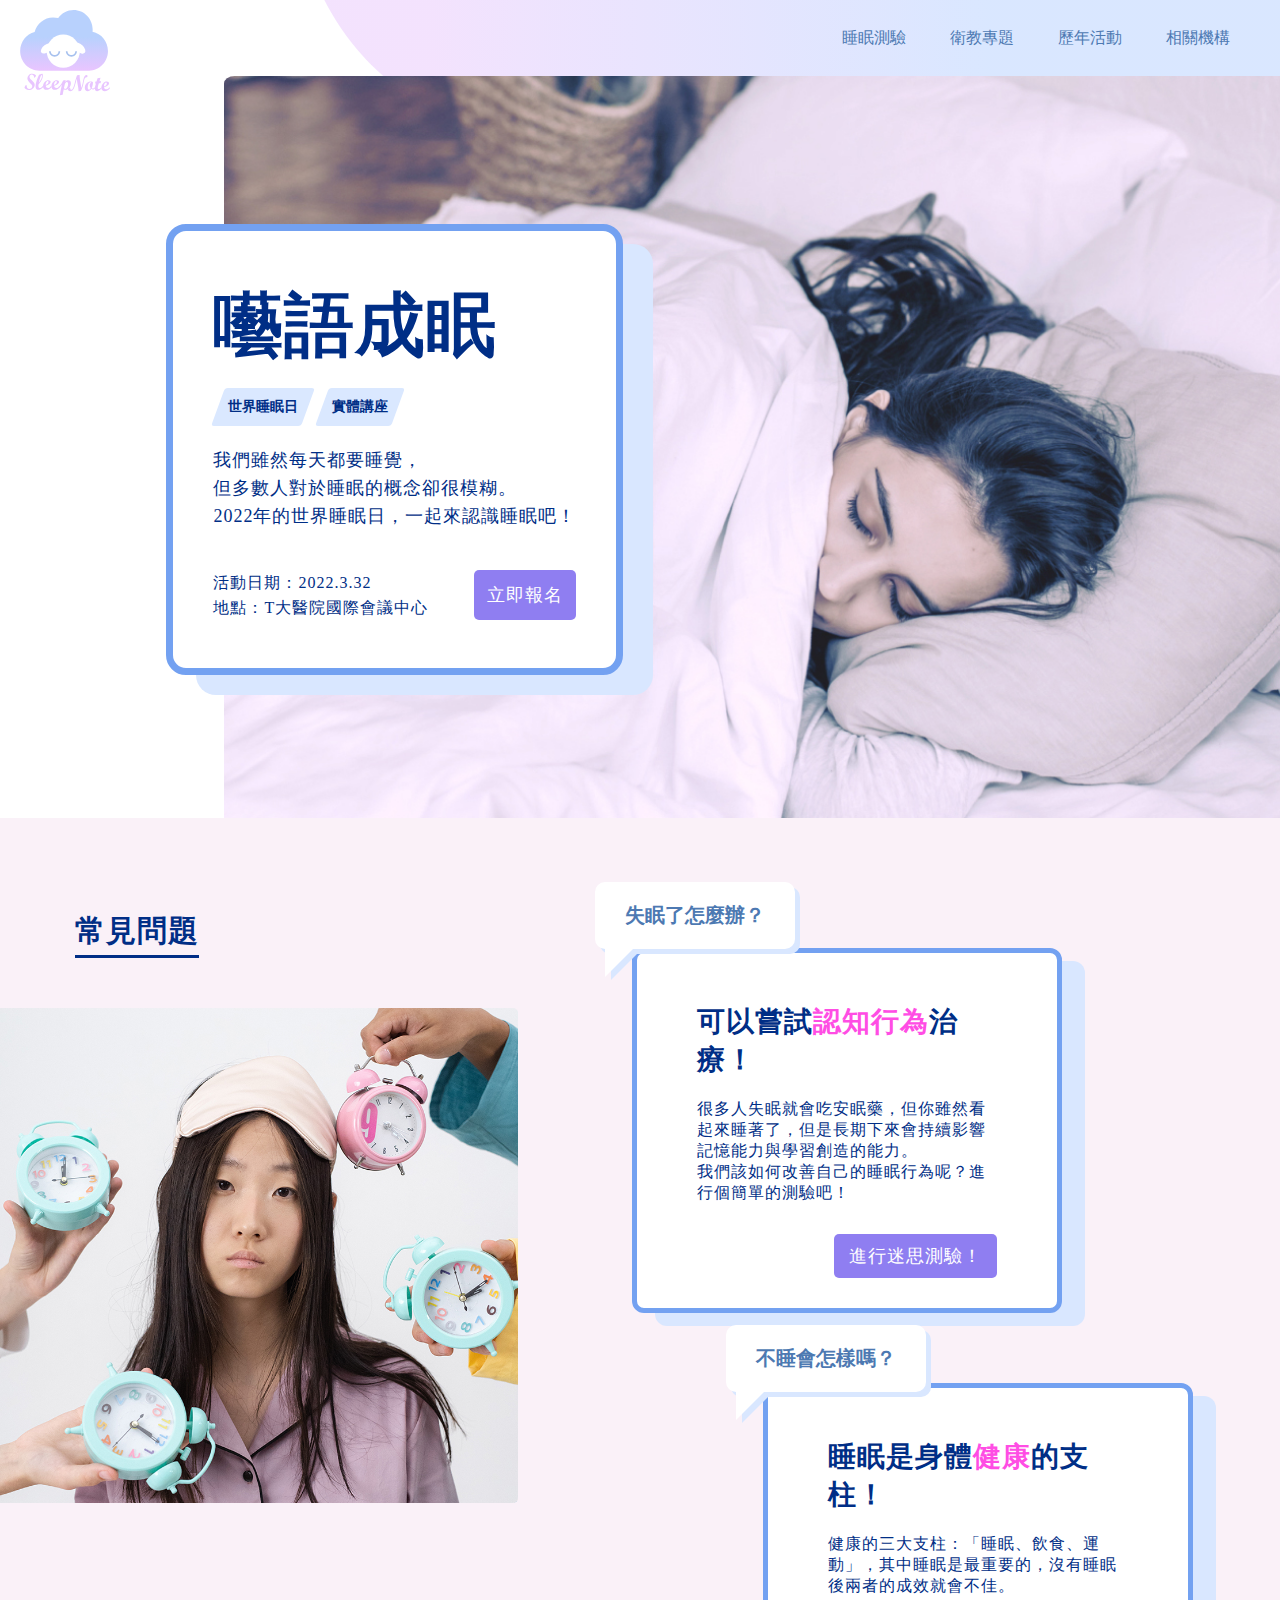
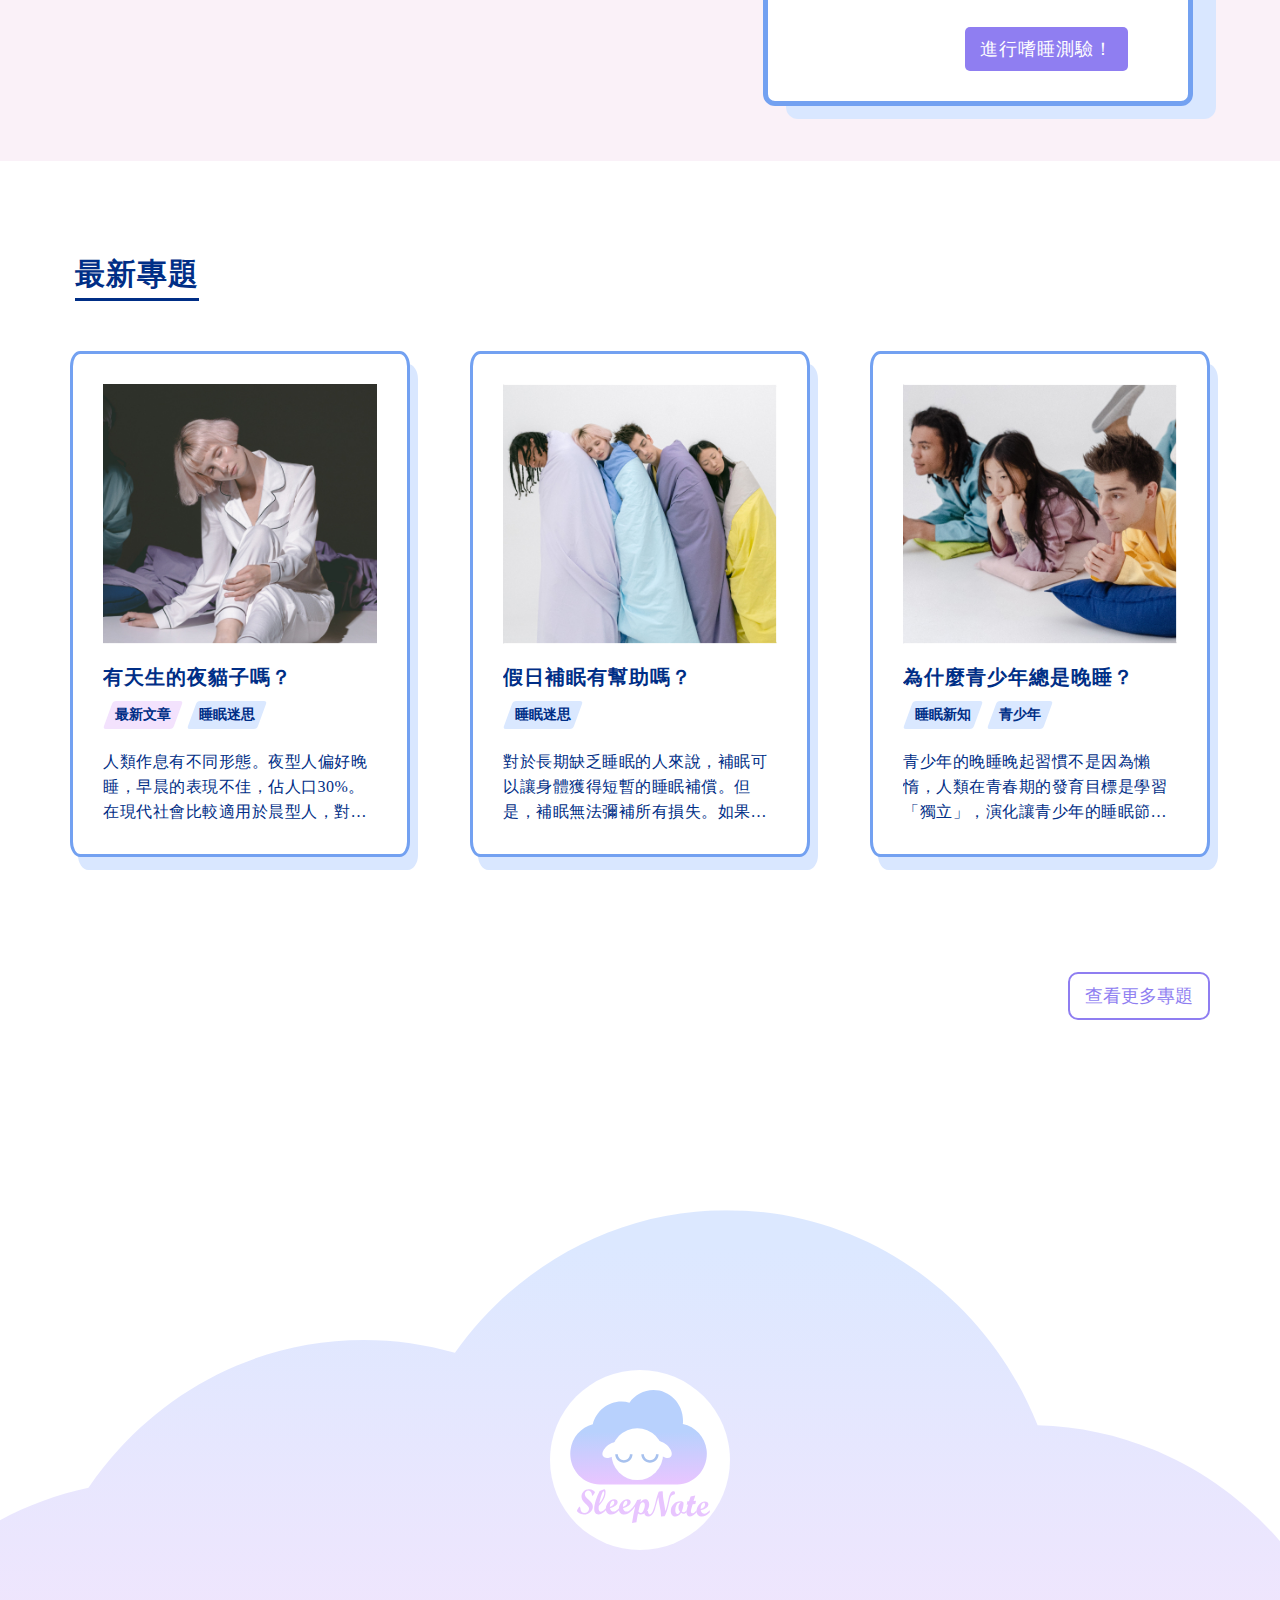
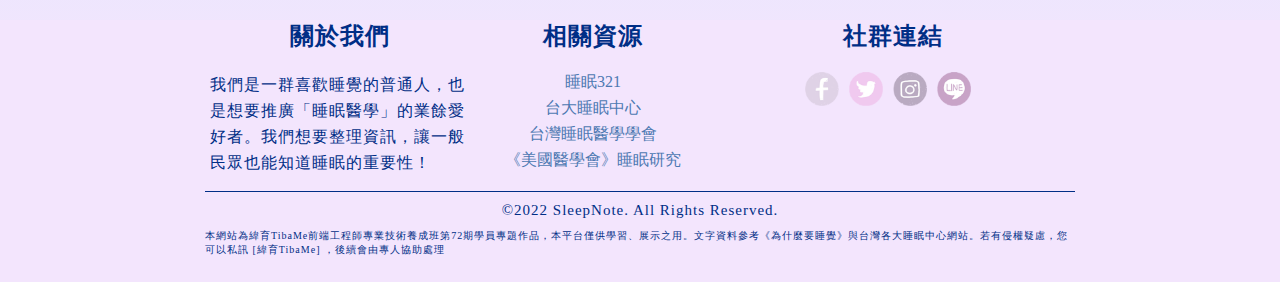
==== index.html @ 267c7071 "第一次上傳" ====
<!DOCTYPE html>
<html lang="en">
<head>
    <meta charset="UTF-8">
    <meta http-equiv="X-UA-Compatible" content="IE=edge">
    <meta name="viewport" content="width=device-width, initial-scale=1.0">
    <title>睡眠筆記 SleepNote</title>
    <link rel="stylesheet" href="css/common.css">
    <link rel="stylesheet" href="css/index.css">
</head>
<body>
    
    <main>

        <header>
            <h1>睡眠筆記 SleepNote</h1>
            <div class="header_wrap">
                <div class="main_logo">
                    <a href="index.html">
                        <img src="pic/logo.svg" alt="logo">
                    </a>
                </div>
        
                <nav class="main_nav">
                    <ul>
                        <li>
                            <a href="topic.html"><span>睡眠測驗</span></a>
                        </li>
                        <li>
                            <a href="papper.html"><span>衛教專題</span></a>
                        </li>
                        <li>
                            <a href="event.html"><span>歷年活動</span></a>
                        </li>
                        <li>
                            <a href="hostipal.html"><span>相關機構</span></a>
                        </li>
                    </ul>
                </nav>
            </div>
        </header>

        <section class="banner">
            <div class="pic">
                <img src="pic/index_banner_re.jpg" alt="logo">
            </div>
            <div class="banner_card">
                <h2>囈語成眠</h2>
                <div class="banner_tags tags">
                    <ul>
                        <li><span>世界睡眠日</span></li>
                        <li><span>實體講座</span></li>
                    </ul>
                </div>
                <div class="banner_txt">
                    <p>
                        我們雖然每天都要睡覺，<br>但多數人對於睡眠的概念卻很模糊。<br>2022年的世界睡眠日，一起來認識睡眠吧！
                    </p>
                </div>
                <div class="banner_info">
                    <div class="info_txt">
                        <p>
                            活動日期：2022.3.32<br>
                            地點：T大醫院國際會議中心
                        </p>
                    </div>
                    <a href="#">
                        <div class="signUp_link btn">
                            立即報名
                        </div>
                    </a>
                </div>
            </div>
        </section>
        
    </main>

    <section class="sub_section pink_bg">
        <div class="content_wrap">
            <div class="title">
                <h2>常見問題</h2>
            </div>
        </div>
        <div class="row">
            <div class="col-xl-5">
                <div class="topic_pic">
                    <img src="pic/index_topic_re2.jpg" alt="logo">
                </div>
            </div>
            <div class="topic_card_wrap col-xl-7">
                <div class="topic_card">
                    <span>失眠了怎麼辦？</span>
                    <div class="topic_card_content">
                        <h3>可以嘗試<span>認知行為</span>治療！</h3>
                        <p>
                            很多人失眠就會吃安眠藥，但你雖然看起來睡著了，但是長期下來會持續影響記憶能力與學習創造的能力。<br>
                            我們該如何改善自己的睡眠行為呢？進行個簡單的測驗吧！
                        </p>
                        <a href="#">
                            <div class="test_link btn">
                                進行迷思測驗！
                            </div>
                        </a>
                    </div>
                </div>
                <div class="topic_card">
                    <span>不睡會怎樣嗎？</span>
                    <div class="topic_card_content">
                        <h3>睡眠是身體<span>健康</span>的支柱！</h3>
                        <p>
                            健康的三大支柱：「睡眠、飲食、運動」，其中睡眠是最重要的，沒有睡眠後兩者的成效就會不佳。
                        </p>
                        <a href="Epworth.html">
                            <div class="test_link btn">
                                進行嗜睡測驗！
                            </div>
                        </a>
                    </div>
                </div>
            </div>
        </div>
    </section>

    <section class="sub_section">
        <div class="content_wrap">
            <div class="title">
                <h2>最新專題</h2>
            </div>

            <div class="grid_row">
                <div class="col-xl-4">
                    <a href="nightOwl.html">
                        <div class="grid_card">
                            <div class="card_content">
                                <div class="pic">
                                    <img src="pic/papper1.jpg" alt="夜貓子">
                                </div>
                                <h3>有天生的夜貓子嗎？</h3>
                                <div class="grid_tags tags">
                                    <ul>
                                        <li class="tag_new">
                                            <span>最新文章</span>
                                        </li>
                                        <li>
                                            <span>睡眠迷思</span>
                                        </li>
                                    </ul>
                                </div>
                                <div class="grid_txt">
                                    <p>
                                        人類作息有不同形態。夜型人偏好晚睡，早晨的表現不佳，佔人口30%。在現代社會比較適用於晨型人，對夜貓子就很不公平了。
                                    </p>
                                </div>
                            </div>
                        </div>
                    </a>
                </div>
                <div class="col-xl-4">
                    <a href="#">
                        <div class="grid_card">
                            <div class="card_content">
                                <div class="pic">
                                    <img src="pic/papper2.jpg" alt="假日補眠">
                                </div>
                                <h3>假日補眠有幫助嗎？</h3>
                                <div class="grid_tags tags">
                                    <ul>
                                        <li><span>睡眠迷思</span></li>
                                    </ul>
                                </div>
                                <div class="grid_txt">
                                    <p>
                                        對於長期缺乏睡眠的人來說，補眠可以讓身體獲得短暫的睡眠補償。但是，補眠無法彌補所有損失。如果當天沒有即時處理......
                                    </p>
                                </div>
                            </div>
                        </div>
                    </a>
                </div>
                <div class="col-xl-4">
                    <a href="javascript:">
                        <div class="grid_card">
                            <div class="card_content">
                                <div class="pic">
                                    <img src="pic/papper3.jpg" alt="青少年">
                                </div>
                                <h3>為什麼青少年總是晚睡？</h3>
                                <div class="grid_tags tags">
                                    <ul>
                                        <li><span>睡眠新知</span></li>
                                        <li><span>青少年</span></li>
                                    </ul>
                                </div>
                                <div class="grid_txt">
                                    <p>
                                        青少年的晚睡晚起習慣不是因為懶惰，人類在青春期的發育目標是學習「獨立」，演化讓青少年的睡眠節律往後延......
                                    </p>
                                </div>
                            </div>
                        </div>
                    </a>
                </div>
                <a href="papper.html" class="papper_link">
                    <div class="papper_link_btn">
                        查看更多專題
                    </div>
                </a>
            </div>
        </div>
    </section>

    <footer>
        <a href="index.html">
            <div class="footer_logo">
                    <img src="pic/logo.svg" alt="logo">
            </div>
        </a>
        <div class="footer_wrap">
            <div class="footer_info">
                <div class="row">
                    <div class="col-xl-4">
                        <div class="footer_card">
                            <h2>關於我們</h2>
                            <p>
                                我們是一群喜歡睡覺的普通人，也是想要推廣「睡眠醫學」的業餘愛好者。我們想要整理資訊，讓一般民眾也能知道睡眠的重要性！
                            </p>
                        </div>
                    </div>
                    <div class="col-xl-4">
                        <div class="footer_card">
                            <h2>相關資源</h2>
                            <a href="http://sleep321.com.tw/">睡眠321</a>
                            <a href="https://www.ntuh.gov.tw/SLP/Index.action">台大睡眠中心</a>
                            <a href="http://www.tssm.org.tw/">台灣睡眠醫學學會</a>
                            <a href="https://jamanetwork.com/journals/jamainternalmedicine/fullarticle/2788694?guestAccessKey=e27b8930-7934-4ae2-8a27-c34062f2a947&utm_source=For_The_Media&utm_medium=referral&utm_campaign=ftm_links&utm_content=tfl&utm_term=020722">《美國醫學會》睡眠研究</a>

                        </div>
                    </div>
                    <div class="col-xl-4">
                        <div class="footer_card">
                            <h2>社群連結</h2>
                            <div class="icon_wrap">
                                <a href="#">
                                    <div class="sns_icon">
                                        <img src="pic/footer_fb.png" alt="fb_link">
                                    </div>
                                </a>
                                <a href="#">
                                    <div class="sns_icon">
                                        <img src="pic/footer_twitter.png" alt="twitter_link">
                                    </div>
                                </a>
                                <a href="#">
                                    <div class="sns_icon">
                                        <img src="pic/footer_ig.png" alt="iglink">
                                    </div>
                                </a>
                                <a href="#">
                                    <div class="sns_icon">
                                        <img src="pic/footer_line.png" alt="line_link">
                                    </div>
                                </a>
                            </div>
                        </div>
                    </div>
                    <div class="col-12">
                        <div class="copyRight">
                            <p>
                                ©2022 SleepNote. All Rights Reserved.
                            </p>
                        </div>
                        <div class="copyRight">
                            <p>
                                本網站為緯育TibaMe前端工程師專業技術養成班第72期學員專題作品，本平台僅供學習、展示之用。文字資料參考《為什麼要睡覺》與台灣各大睡眠中心網站。若有侵權疑慮，您可以私訊 [緯育TibaMe] ，後續會由專人協助處理
                            </p>
                        </div>
                    </div>
                </div>
            </div>
        </div>
    </footer>

    
</body>
</html>
---- css/common.css ----
/* ----------common---------- */
*{
    margin: 0;
    padding: 0;
}

.pink_bg{
    background-color: #FAF1F8;
}

.sub_section{
    padding:50px 0px;
}

.content_wrap{
    max-width: 1200px;
    margin: auto;
    padding-top: 40px;
}

.title{
    margin:0px 20px;
    display: inline-block;
    padding: 3px 0px;
    box-sizing: border-box;
    border-bottom: 3.5px solid #002E86;
    margin-bottom: 50px;
    margin-left: 35px;
    font-size: 20px;
}

h1,h2,h3,h4,p{
    color: #002E86;
    letter-spacing: 1px;
}

h2 span,h3 span{
    color: #ff4de4;
}

a{
    color: #4D79B2;
    list-style: none;
    text-decoration: none;
    transition: 0.2s;
}

a:hover{
    color: #73A1F1;
}

ul li{
    display: inline-block;
}

img{
    width: 100%;
    vertical-align: bottom;
}

.banner_txt p{
    font-size: 18px;
    line-height: 28px;
}

.banner_tags{
    margin-bottom: 20px;
}

.banner_tags ul li{
    padding: 10px;
}

.tags ul li{
    margin: 0px 5px;
    position: relative;
    font-size: 14px;
    font-weight: bold;
    color: #002E86;
}

.tags ul li span{
    position: relative;
    color: #002E86;
}

.tags ul li span:hover{
    color: #002E86;
}

.tags ul li::before{
    content: '';
    position: absolute;
    width: 100%;
    height: 100%;
    top: 0;
    left: 0; 
    box-sizing: border-box;
    background-color: #DAE8FF;
    border-radius: 3px;
    transform: skew(-20deg);
}

.tags ul .tag_new::before{
    background-color: #F3E2FD;
}

.btn{
    color: #fff;
    letter-spacing: 1px;
    background-color: #8F7EF1;
    border-radius: 5px;
    transition: 0.3s;
}

.btn:hover{
    cursor: pointer;
    background-color: #ff4de4;
}

.breadCrumbs{
    margin-bottom: 30px;
}

.breadCrumbs ul li{
    position: relative;
    font-size: 16px;
    font-weight: bold;
    color: #002E86;
}

.breadCrumbs ul li a,.breadCrumbs ul li span{
    padding: 5px;
    background-color:#D9E7FF;
}

.breadCrumbs ul li::after{
    content: '〉';
    width: 1px;
    height: 1px;
    margin: 0 10px;
    font-size: 8px;
}

.breadCrumbs ul li:last-child:after{
    display: none;
}

/* ----------header---------- */
main{
    width: 100%;
    background-image: url(../pic/nav_bg.svg);
    background-repeat: no-repeat;
    background-position: 100% 0%;
}

header{
    position: relative;
}

h1{
    position: absolute;
    top: 20px;
    left: -1000px;
}

.header_wrap{
    margin: auto;
    padding: 8px 30px;
    display: flex;
    justify-content: flex-end;
}

.main_logo{
    width: 90px;
    height: 90px;
    position: absolute;
    top: 10px;
    left: 20px;
    filter: brightness(1);
    transition: 0.2s;
}

.main_logo:hover{
    filter: brightness(1.05);
}

.main_nav ul li{
    padding:0px 20px;
    box-sizing: border-box;
    line-height: 60px;
    position: relative;
}

/* ----------footer---------- */

footer{
    position: relative;
    margin-top: 50px;
    padding-top: 500px;
    background-image: url(../pic/footer_bg.svg);
    background-repeat: no-repeat;
    background-position: -180px 0px;
    background-size: 120% 100%;
}

.footer_logo{
    width: 180px;
    height: 180px;
    padding: 20px;
    box-sizing: border-box;
    position: absolute;
    top: 250px;
    left: 0;
    right: 0;
    margin: auto;
    background: #fff;
    border-radius: 50%;
    filter: brightness(1);
    transition: 0.2s;
}

.footer_logo:hover{
    filter: brightness(1.05);
}

.footer_wrap{
    background-color: #F3E5FD;
}

.footer_info{
    max-width: 900px;
    margin: auto;
}

.footer_info h2{
    text-align: center;
    margin-bottom: 20px;
}


.footer_card{
    display: flex;
    flex-direction: column;
    align-items: center;
}

.footer_card p{
    padding-left: 5px;
    line-height: 26px;
}

.footer_card a{
    padding-bottom: 5px;
}

.icon_wrap{
    display: flex;
}

.sns_icon{
    width: 34px;
    height: 34px;
    margin-right: 10px;
}

.sns_icon:hover img{
    filter: brightness(105%);
}

.copyRight p{
    font-size: 10px;
    margin-bottom: 10px;
}

.copyRight:first-child p{
    padding-top: 10px;
    text-align: center;
    font-size: 15px;
    border-top: 1px solid #002E86;
}

/* ----------grid---------- */
.container{
    max-width: 1200px;
    margin: auto;
    padding-left: 15px;
    padding-right: 15px;
    box-sizing: border-box;
}

.row{
    display: flex;
    flex-wrap: wrap;
    padding-left: -15px;
    padding-right: -15px;
}

.item{
    box-sizing: border-box;
}

[class*="col-"]{
    padding-left: 15px; 
    padding-right: 15px; 
    padding-bottom: 15px;
    box-sizing: border-box;
}

.col-1{ width: 8.333333%;}
.col-2{ width: 16.666666%;}
.col-3{ width: 25%;}
.col-4{ width: 33.333333%;}
.col-5{ width: 41.666666%;}
.col-6{ width: 50%;}
.col-7{ width: 58.333333%;}
.col-8{ width: 66.666666%;}
.col-9{ width: 75%;}
.col-10{ width: 83.333333%;}
.col-11{ width: 91.666666%;}
.col-12{ width: 100%;}

@media screen and (min-width:768px){
    .col-md-1{ width: 8.333333%;}
    .col-md-2{ width: 16.666666%;}
    .col-md-3{ width: 25%;}
    .col-md-4{ width: 33.333333%;}
    .col-md-5{ width: 41.666666%;}
    .col-md-6{ width: 50%;}
    .col-md-7{ width: 58.333333%;}
    .col-md-8{ width: 66.666666%;}
    .col-md-9{ width: 75%;}
    .col-md-10{ width: 83.333333%;}
    .col-md-11{ width: 91.666666%;}
    .col-md-12{ width: 100%;}
}

@media screen and (min-width:992px){
    .col-lg-1{ width: 8.333333%;}
    .col-lg-2{ width: 16.666666%;}
    .col-lg-3{ width: 25%;}
    .col-lg-4{ width: 33.333333%;}
    .col-lg-5{ width: 41.666666%;}
    .col-lg-6{ width: 50%;}
    .col-lg-7{ width: 58.333333%;}
    .col-lg-8{ width: 66.666666%;}
    .col-lg-9{ width: 75%;}
    .col-lg-10{ width: 83.333333%;}
    .col-lg-11{ width: 91.666666%;}
    .col-lg-12{ width: 100%;}
}

@media screen and (min-width:1200px){
    .col-xl-1{ width: 8.333333%;}
    .col-xl-2{ width: 16.666666%;}
    .col-xl-3{ width: 25%;}
    .col-xl-4{ width: 33.333333%;}
    .col-xl-5{ width: 41.666666%;}
    .col-xl-6{ width: 50%;}
    .col-xl-7{ width: 58.333333%;}
    .col-xl-8{ width: 66.666666%;}
    .col-xl-9{ width: 75%;}
    .col-xl-10{ width: 83.333333%;}
    .col-xl-11{ width: 91.666666%;}
    .col-xl-12{ width: 100%;}
}

[class*="row-cols"] > .col{
    box-sizing: border-box;
    padding-left: 15px;
    padding-right: 15px;
    margin-bottom: 30px;
}

.row-cols-1 > .col{ width: 100%;}
.row-cols-2 > .col{ width: 50%;}
.row-cols-3 > .col{ width: 33.333333%;}
.row-cols-4 > .col{ width: 25;}
.row-cols-5 > .col{ width: 20%;}
.row-cols-6 > .col{ width: 16.666666%;}

@media screen and (min-width:768px){
    .row-cols-md-1 > .col{ width: 100%;}
    .row-cols-md-2 > .col{ width: 50%;}
    .row-cols-md-3 > .col{ width: 33.333333%;}
    .row-cols-md-4 > .col{ width: 25;}
    .row-cols-md-5 > .col{ width: 20%;}
    .row-cols-md-6 > .col{ width: 16.666666%;}
}

@media screen and (min-width:992px){
    .row-cols-lg-1 > .col{ width: 100%;}
    .row-cols-lg-2 > .col{ width: 50%;}
    .row-cols-lg-3 > .col{ width: 33.333333%;}
    .row-cols-lg-4 > .col{ width: 25;}
    .row-cols-lg-5 > .col{ width: 20%;}
    .row-cols-lg-6 > .col{ width: 16.666666%;}
}

@media screen and (min-width:1200px){
    .row-cols-xl-1 > .col{ width: 100%;}
    .row-cols-xl-2 > .col{ width: 50%;}
    .row-cols-xl-3 > .col{ width: 33.333333%;}
    .row-cols-xl-4 > .col{ width: 25;}
    .row-cols-xl-5 > .col{ width: 20%;}
    .row-cols-xl-6 > .col{ width: 16.666666%;}
}


.grid_row{
    display: flex;
    flex-wrap: wrap;
}

.col-xl-4{
    display: flex;
}

.col-xl-4 a{
    flex-grow: 1;
    display: flex;
}

.grid_card{
    margin: 0px 15px;
    margin-bottom: 70px;
    padding: 30px;
    box-sizing: border-box;
    position: relative;
    bottom:0px;
    right: 0px;
    background-color: #fff;
    border: 3px solid #73A1F1;
    border-radius: 3%;
    box-shadow: 8px 13px 0px #D9E7FF;
    transition: .3s;
    flex-grow: 1;
    }

.grid_card:hover{
    bottom:3px;
    right: 3px;
    box-shadow: 15px 18px 0px #D9E7FF;
}
    
.card_content h3{
    display: inline-block;
    font-size: 20px;
    margin: 20px 0px 10px;
    overflow: hidden;
    text-overflow: ellipsis;
    display: -webkit-box;
    -webkit-line-clamp: 1;
            line-clamp: 1; 
    -webkit-box-orient: vertical;
}

.grid_tags{
    padding-bottom: 20px;
}

.grid_tags ul li{
    padding: 5px 7px;
}

.grid_txt p{
    letter-spacing: 0.5px;
    line-height: 25px;
    overflow: hidden;
    display: -webkit-box;
    -webkit-box-orient: vertical;
    -webkit-line-clamp: 3;
}

.grid_pages{
    display: flex;
    justify-content: center;
    gap: 20px;
}

.page{
    padding: 5px;
    color: #002E86;
}

.page:nth-child(1){
    font-weight: bold;
}

.page:hover{
    cursor: pointer;
    color: #4D79B2;
}
---- css/index.css ----
/* ----------banner---------- */
.banner{
    position: relative;
}

.banner .pic{
    max-width: 1056px;
    position: relative;
    right: 0px;
    margin-left: auto;
}

.banner .pic img{
    border-radius: 1% 0% 0% 0%;
}

.banner_card{
    max-width: 500px;
    padding: 3rem 40px;
    box-sizing: border-box;
    position: absolute;
    top:20%;
    left:13%;
    background-color: #fff;
    border: 7px solid #73A1F1;
    border-radius: 20px;
    box-shadow: 30px 20px 0px #D9E7FF;
}

.banner h2{
    font-size: 70px;
    padding-bottom: 15px;
}

.banner_txt{
    margin-bottom: 40px;
}

.banner_info{
    display: flex;
    justify-content: space-between;
    align-items: center;
}

.info_txt p{
    font-size: 16px;
    line-height: 25px;
}

.banner_info a{
    color: #fff;
}

.signUp_link{
    padding: 13px;
    font-size: 18px;
    position: relative;
}

.signUp_link::after{
    content: '';
    width: 10px;
    height: 10px;
    right: 13px;
    top: 19px;
    position: absolute;
    border-right: 3px solid #fff;
    border-bottom: 3px solid #fff;
    transform: rotate(-45deg);
    opacity: 0;
    transition: 0.3s;
}

.signUp_link:hover{
    padding-right:30px;
}

.signUp_link:hover.signUp_link::after{
    opacity: 1;
}

/* ----------topic---------- */

.topic_pic{
    margin-left: -15px;
}

.topic_pic img{
    border-radius: 0% 1% 1% 0%;
}

.topic_card_wrap{
    display: flex;
    flex-direction: column;
    align-items: center;
    justify-content: space-around;
}

.topic_card{
    width: 60%;
    padding: 50px 60px 30px 60px;
    box-sizing: border-box;
    background-color: #fff;
    border: 5px solid #73A1F1;
    border-radius: 12px;
    box-shadow: 23px 13px 0px #D9E7FF;
    position: relative;
}

.topic_card:first-child{
    bottom: 60px;
    left: -60px;
}

.topic_card:last-child{
    top:10px;
    left: 10%;
}

.topic_card_content{
    display: flex;
    flex-direction: column;
}

.topic_card h3{
    font-size: 28px;
    padding-bottom: 20px;
}

.topic_card p{
    padding-bottom: 30px;
}

.topic_card a{
    align-self: flex-end;
    color: #fff;
}

.topic_card > span{
    display: inline-block;
    padding:20px 30px;
    position: absolute;
    top: -20%;
    left: -10%;
    font-size: 20px;
    font-weight: bold;
    color: #4D79B2;
    border-radius: 10px;
    box-shadow: 5px 5px 0px #D9E7FF;
    background: #fff;
}

.topic_card > span::after{
    content: '';
    width: 0px;
    height: 0px;   
    display: block;
    position: absolute;
    top:65px;
    left:10px;
    border-top: 30px solid #fff;
    border-right: 30px solid transparent;
}

.topic_card > span::before{
    content: '';
    width: 0px;
    height: 0px;   
    display: block;
    position: absolute;
    top:68px;
    left:16px;
    border-top: 30px solid #D9E7FF;
    border-right: 30px solid transparent;
}

.test_link{
    display: inline-block;
    padding: 10px 15px;
    font-size: 18px;
}

/* ----------papper---------- */
.papper_link{
    margin-top: 30px;
    margin-right: 30px;
    margin-left:auto;
    color: #8F7EF1;
}

.papper_link_btn{
    padding: 10px 15px;
    font-size: 18px;
    background-color: #fff;
    border: 2px solid #8F7EF1;
    border-radius: 10px;
    transition: 0.3s;
}

.papper_link_btn:hover{
    color:#fff;
    background-color: #8F7EF1;
}
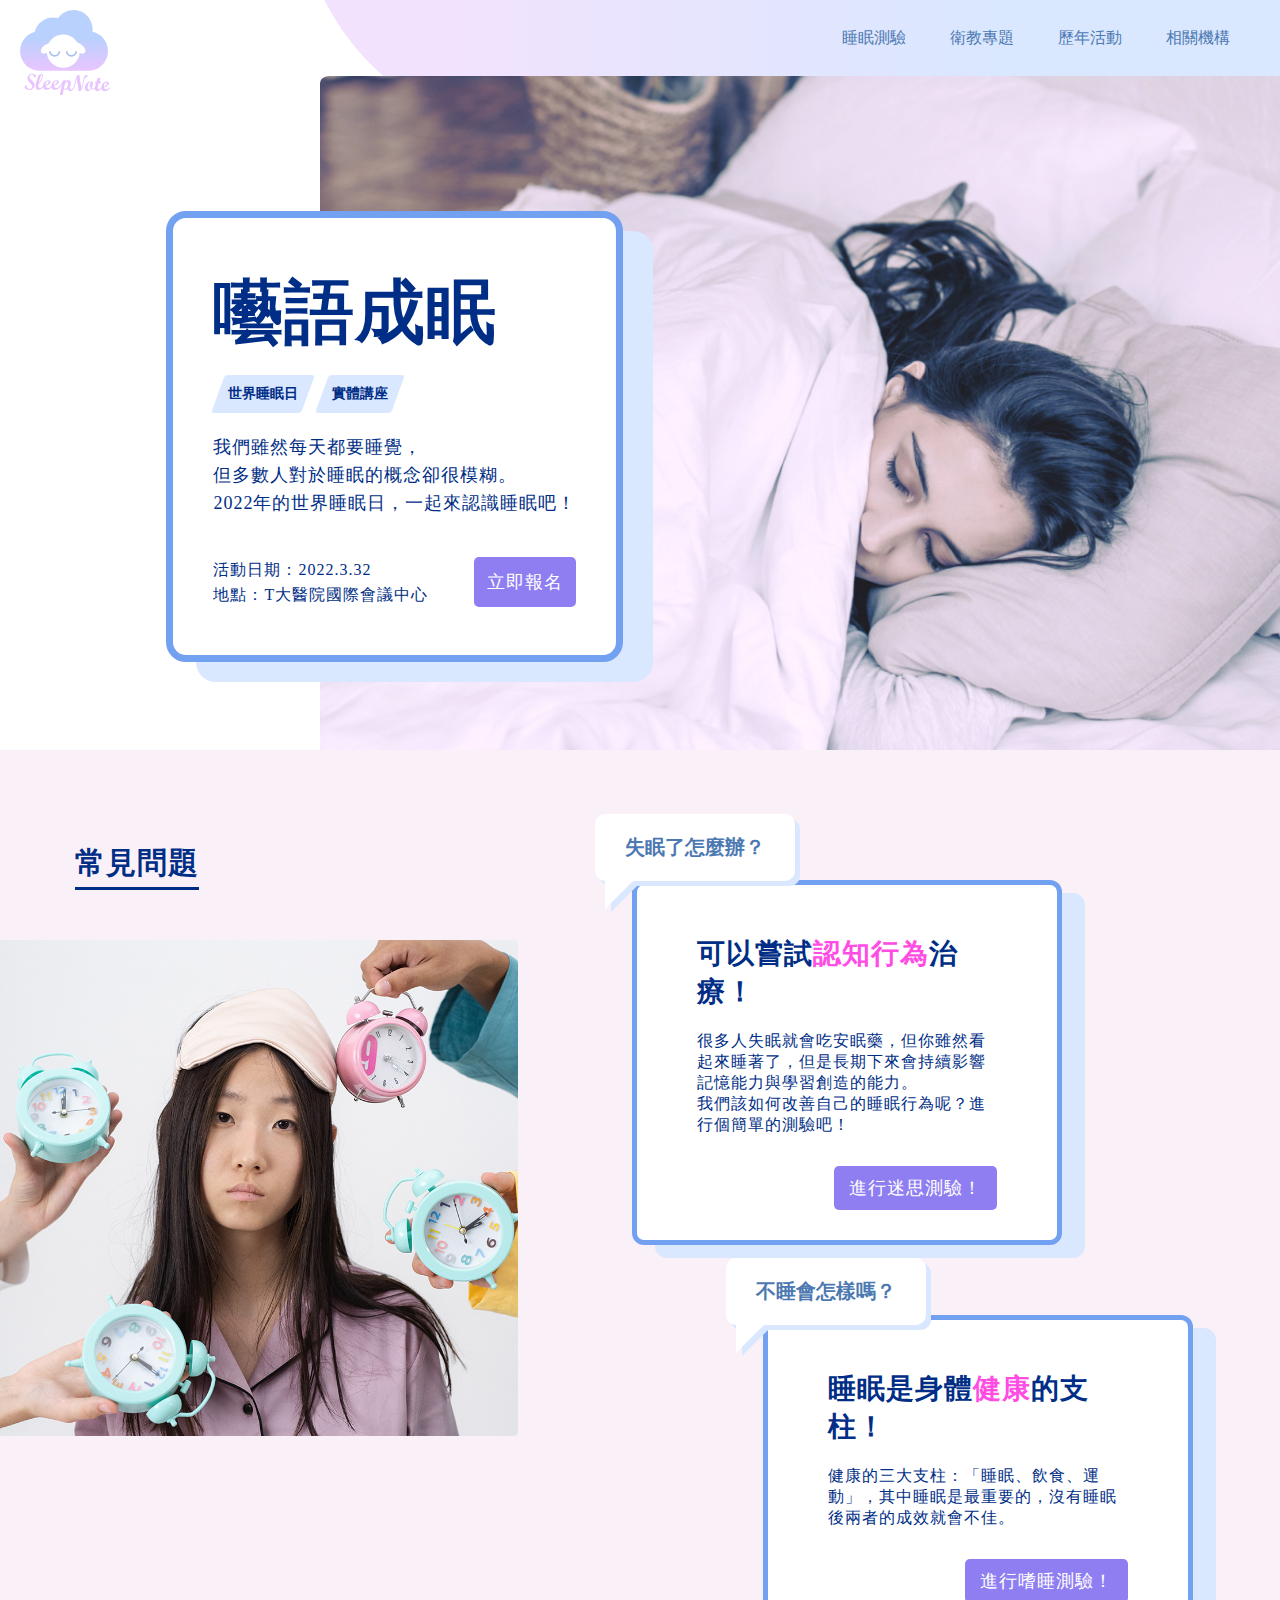
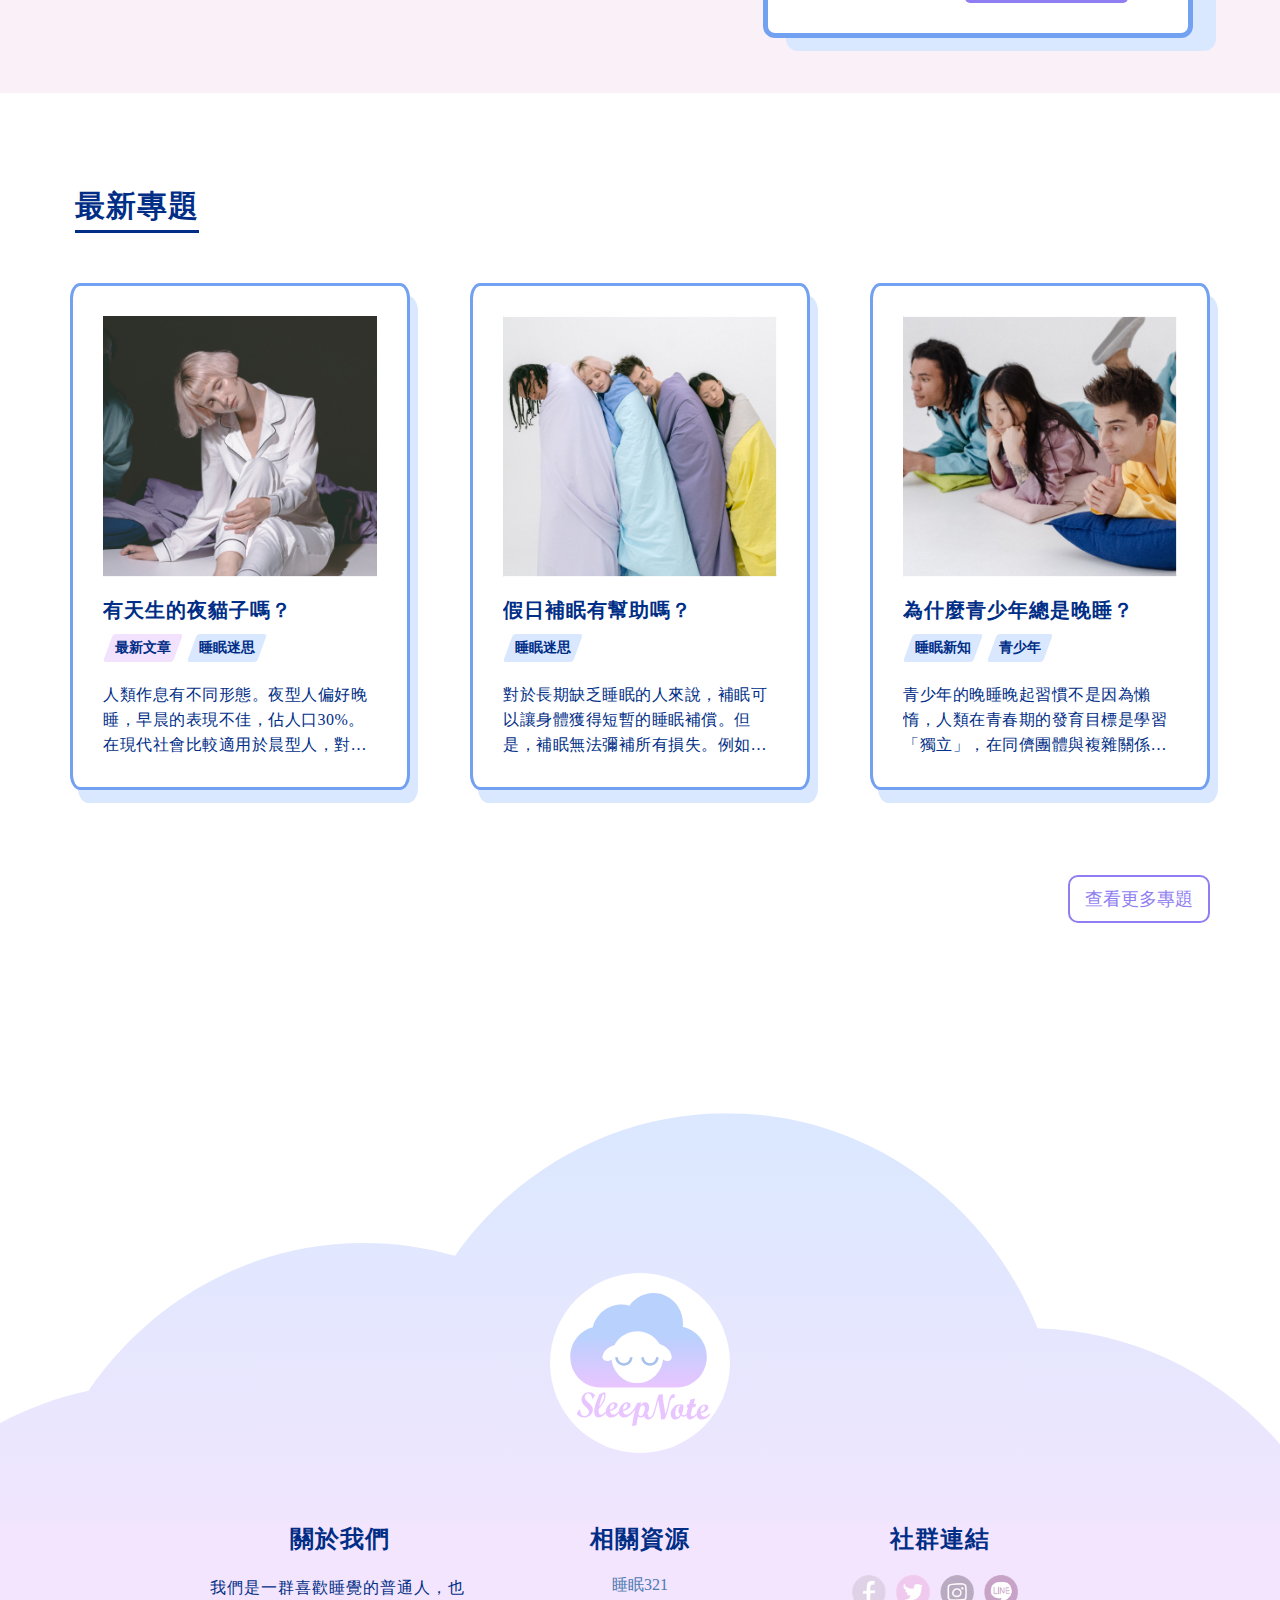
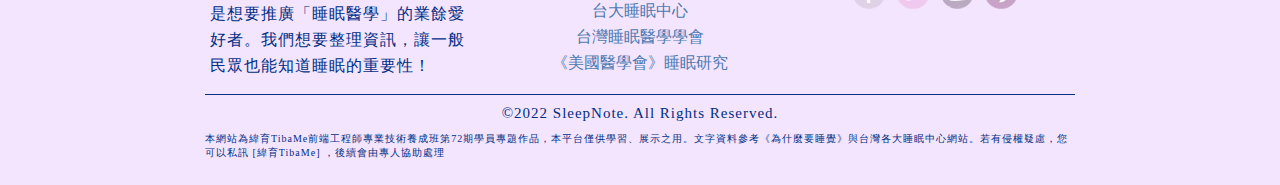
==== commit 3043a727: "0405_upload" ====
--- a/index.html
+++ b/index.html
@@ -170,7 +170,7 @@
                                 </div>
                                 <div class="grid_txt">
                                     <p>
-                                        對於長期缺乏睡眠的人來說，補眠可以讓身體獲得短暫的睡眠補償。但是，補眠無法彌補所有損失。如果當天沒有即時處理......
+                                        對於長期缺乏睡眠的人來說，補眠可以讓身體獲得短暫的睡眠補償。但是，補眠無法彌補所有損失。例如，非快速動眼睡眠原本要鞏固記憶的功能，當天損失之後的記憶就永遠失去了，怎麼補也回不來。快速動眼睡眠用於整合的新資訊與記憶，如果當天沒有即時處理，日後一樣無法彌補。
                                     </p>
                                 </div>
                             </div>
@@ -193,7 +193,7 @@
                                 </div>
                                 <div class="grid_txt">
                                     <p>
-                                        青少年的晚睡晚起習慣不是因為懶惰，人類在青春期的發育目標是學習「獨立」，演化讓青少年的睡眠節律往後延......
+                                        青少年的晚睡晚起習慣不是因為懶惰，人類在青春期的發育目標是學習「獨立」，在同儕團體與複雜關係中找到自己的路。自然的演化，讓青少年的睡眠節律往後延，刻意跟父母錯開。此時父母在夜間10點就想睡，但青少年卻還滿腦清醒。
                                     </p>
                                 </div>
                             </div>
--- a/css/common.css
+++ b/css/common.css
@@ -19,7 +19,6 @@
 }
 
 .title{
-    margin:0px 20px;
     display: inline-block;
     padding: 3px 0px;
     box-sizing: border-box;
@@ -34,7 +33,7 @@
     letter-spacing: 1px;
 }
 
-h2 span,h3 span{
+h2 span,h3 span,p span{
     color: #ff4de4;
 }
 
@@ -110,7 +109,7 @@
     letter-spacing: 1px;
     background-color: #8F7EF1;
     border-radius: 5px;
-    transition: 0.3s;
+    transition: 0.2s;
 }
 
 .btn:hover{
@@ -412,12 +411,7 @@
     flex-wrap: wrap;
 }
 
-.col-xl-4{
-    display: flex;
-}
-
 .col-xl-4 a{
-    flex-grow: 1;
     display: flex;
 }
 
@@ -432,6 +426,7 @@
     background-color: #fff;
     border: 3px solid #73A1F1;
     border-radius: 3%;
+    overflow: hidden;
     box-shadow: 8px 13px 0px #D9E7FF;
     transition: .3s;
     flex-grow: 1;
--- a/css/index.css
+++ b/css/index.css
@@ -5,7 +5,7 @@
 }
 
 .banner .pic{
-    max-width: 1056px;
+    width: 75%;
     position: relative;
     right: 0px;
     margin-left: auto;
@@ -183,7 +183,6 @@
 
 /* ----------papper---------- */
 .papper_link{
-    margin-top: 30px;
     margin-right: 30px;
     margin-left:auto;
     color: #8F7EF1;
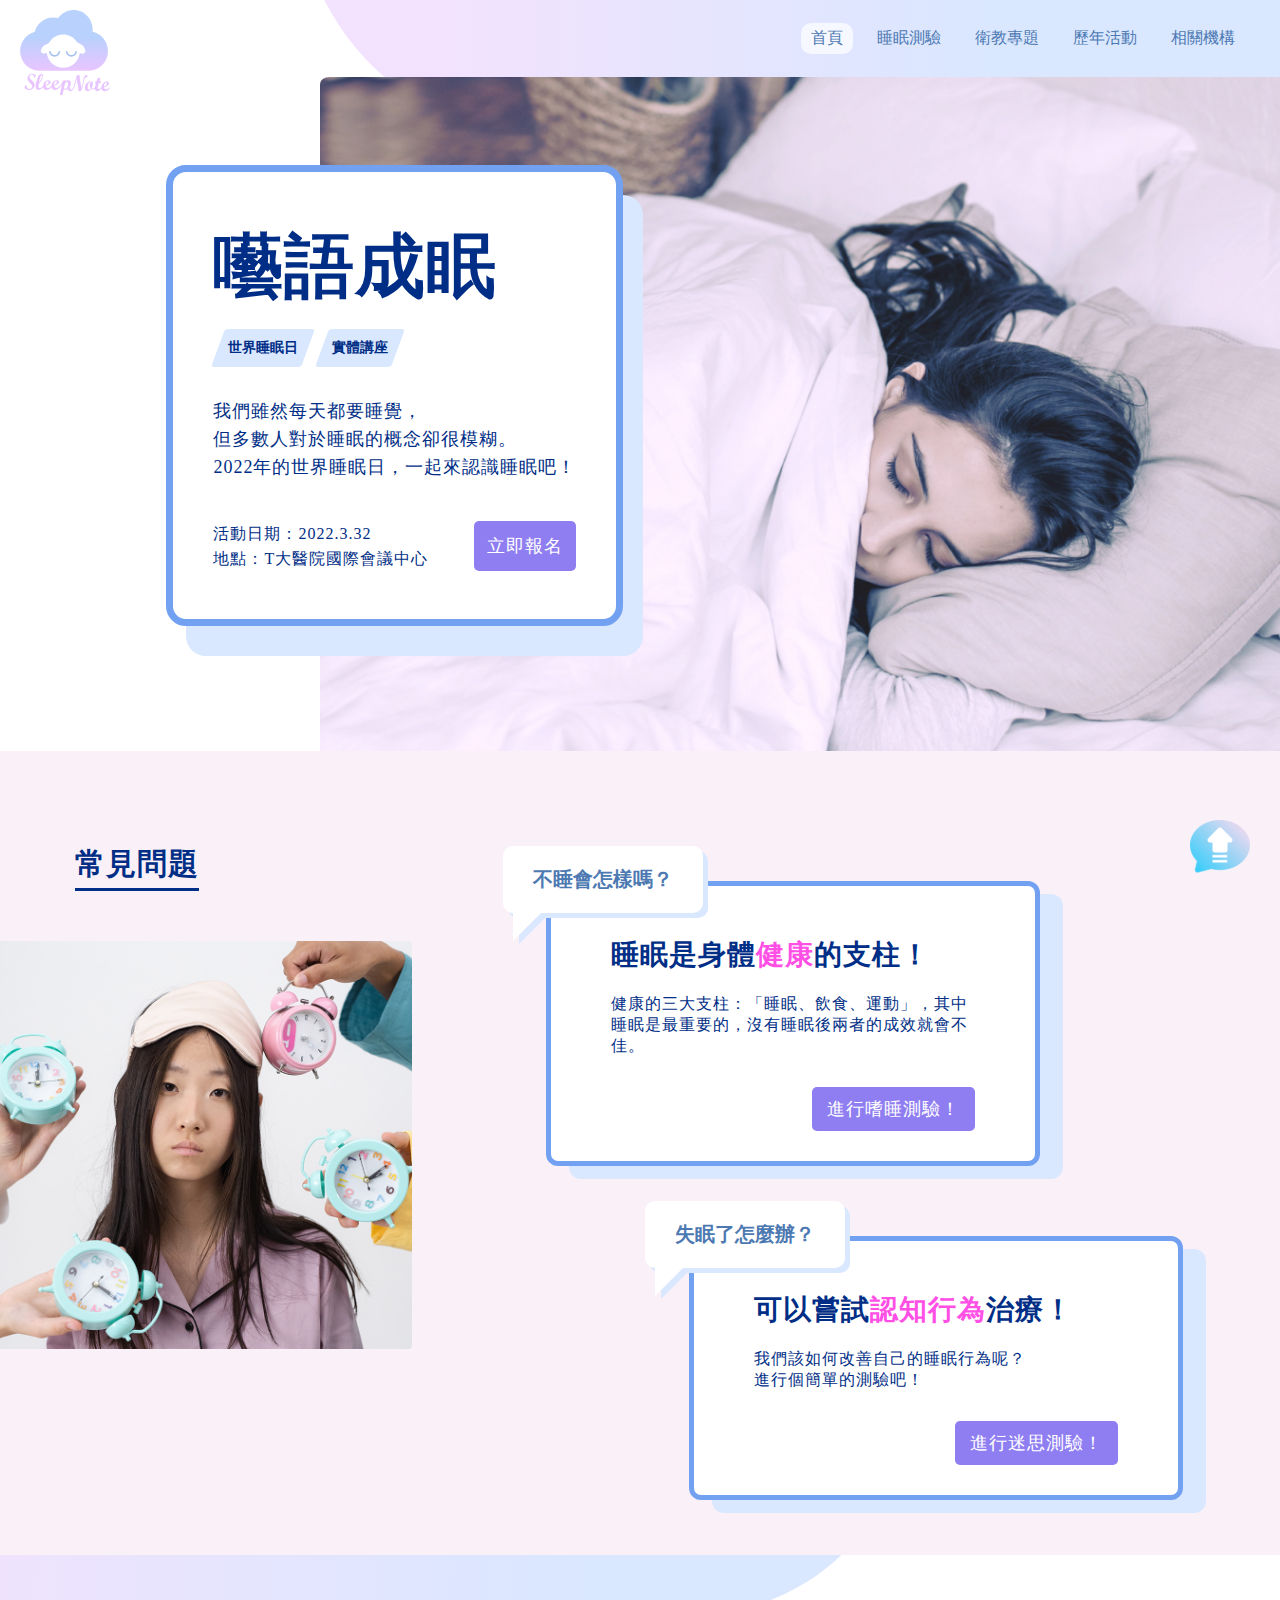
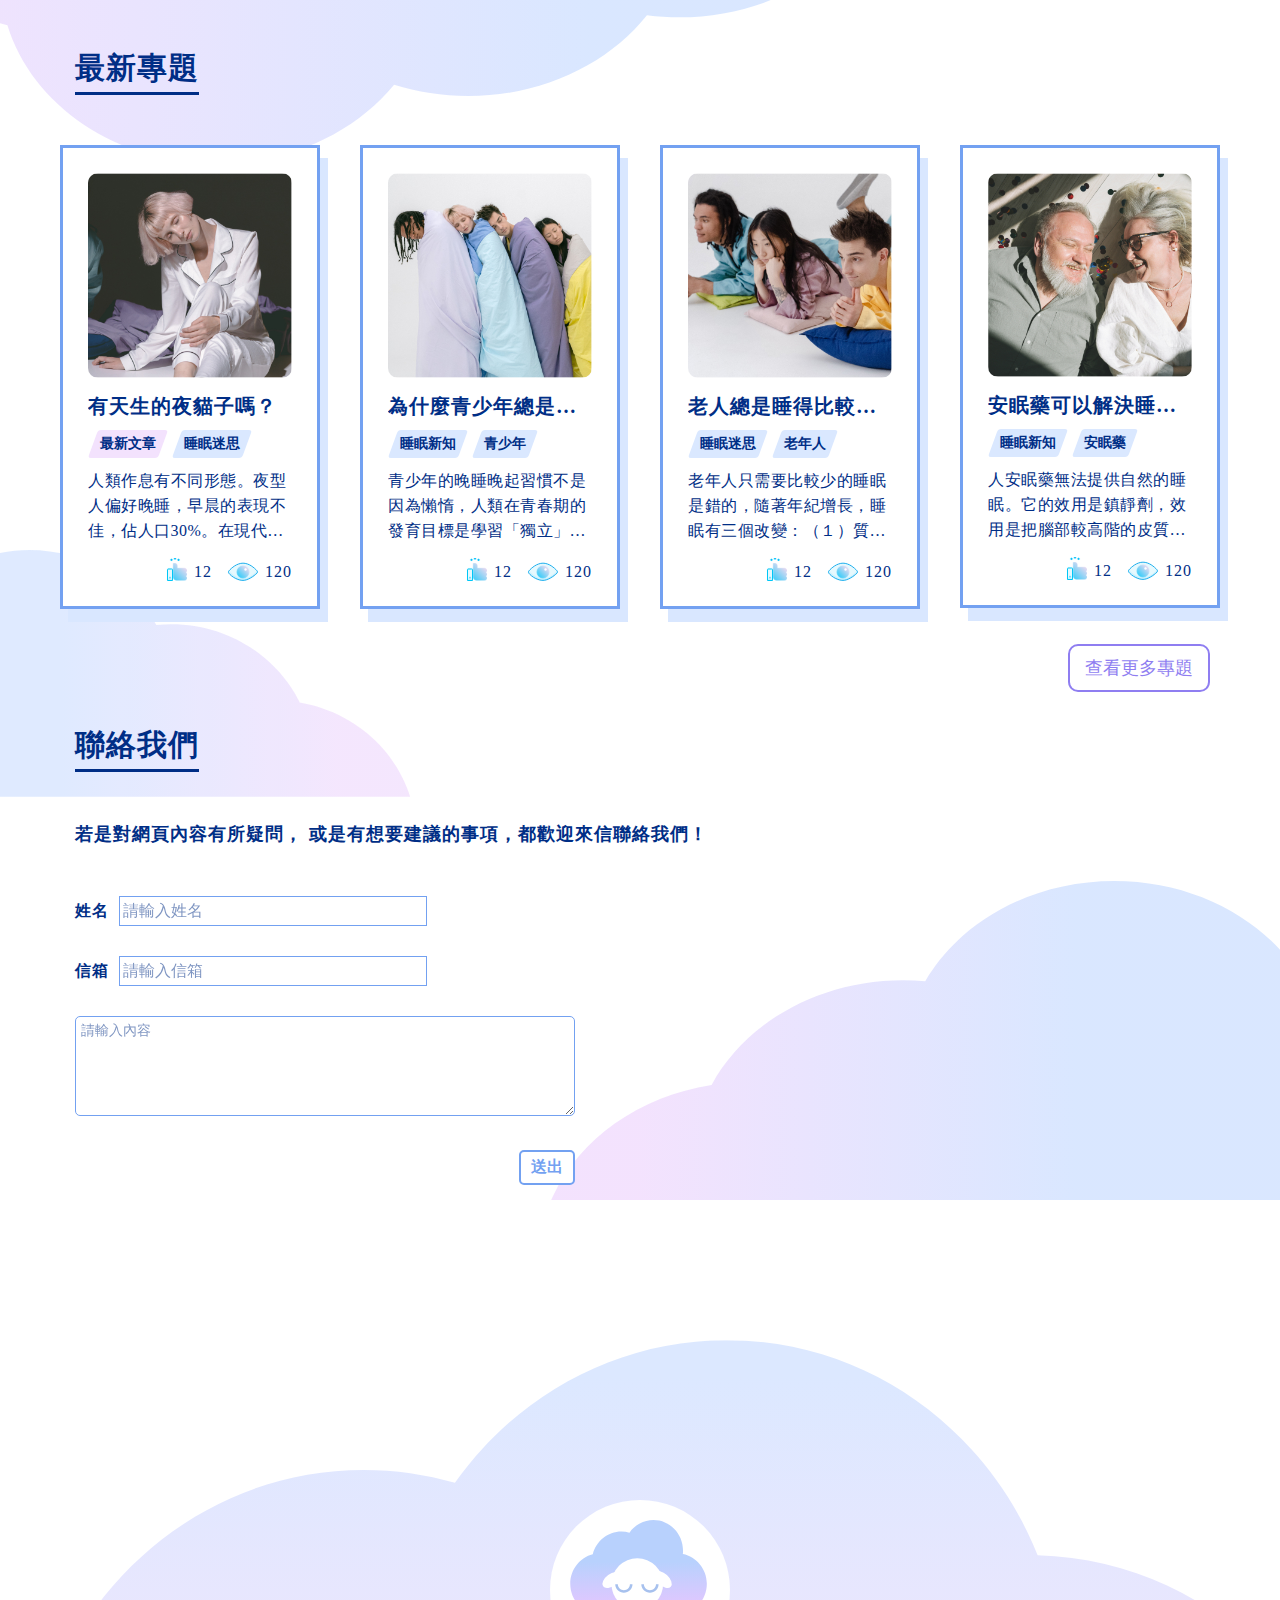
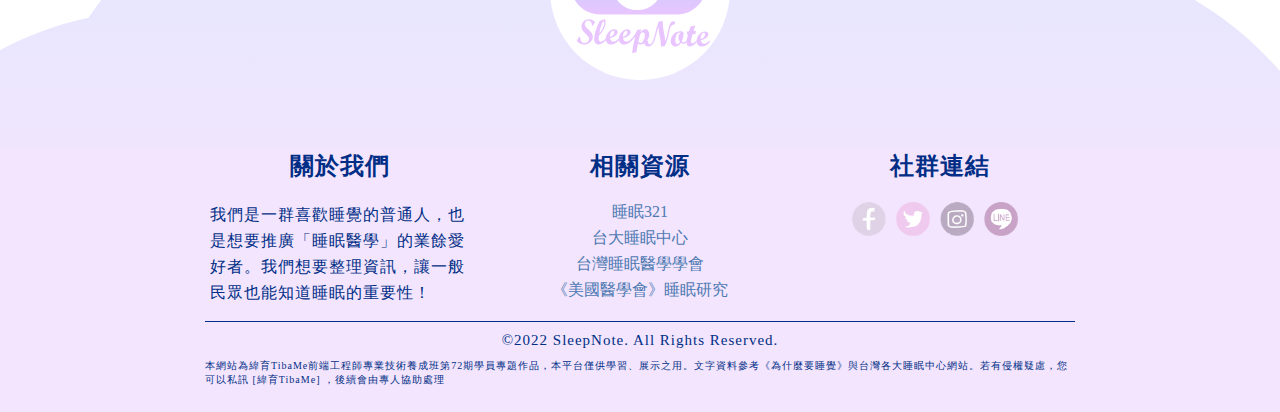
==== commit 5ad77393: "首頁rwd更新_0423" ====
--- a/index.html
+++ b/index.html
@@ -7,38 +7,21 @@
     <title>睡眠筆記 SleepNote</title>
     <link rel="stylesheet" href="css/common.css">
     <link rel="stylesheet" href="css/index.css">
+    <script type="text/javascript" src="js/jquery-3.6.0.js"></script>
+    <script type="text/javascript" src="js/common.js"></script>
+    <link rel="Shortcut Icon" type="image/x-icon" href="favicon.ico" />
 </head>
-<body>
+<body data-pagenum="0">
     
-    <main>
-
-        <header>
-            <h1>睡眠筆記 SleepNote</h1>
-            <div class="header_wrap">
-                <div class="main_logo">
-                    <a href="index.html">
-                        <img src="pic/logo.svg" alt="logo">
-                    </a>
-                </div>
+    <main id="top">
+
+        <header></header>
         
-                <nav class="main_nav">
-                    <ul>
-                        <li>
-                            <a href="topic.html"><span>睡眠測驗</span></a>
-                        </li>
-                        <li>
-                            <a href="papper.html"><span>衛教專題</span></a>
-                        </li>
-                        <li>
-                            <a href="event.html"><span>歷年活動</span></a>
-                        </li>
-                        <li>
-                            <a href="hostipal.html"><span>相關機構</span></a>
-                        </li>
-                    </ul>
-                </nav>
-            </div>
-        </header>
+        <aside id="toTop">
+            <a href="#top">
+                <img src="pic/toTop.svg" alt="to top">
+            </a>
+        </aside>
 
         <section class="banner">
             <div class="pic">
@@ -82,27 +65,12 @@
             </div>
         </div>
         <div class="row">
-            <div class="col-xl-5">
+            <div class="col-md-12 col-lg-4 col-xl-4">
                 <div class="topic_pic">
                     <img src="pic/index_topic_re2.jpg" alt="logo">
                 </div>
             </div>
-            <div class="topic_card_wrap col-xl-7">
-                <div class="topic_card">
-                    <span>失眠了怎麼辦？</span>
-                    <div class="topic_card_content">
-                        <h3>可以嘗試<span>認知行為</span>治療！</h3>
-                        <p>
-                            很多人失眠就會吃安眠藥，但你雖然看起來睡著了，但是長期下來會持續影響記憶能力與學習創造的能力。<br>
-                            我們該如何改善自己的睡眠行為呢？進行個簡單的測驗吧！
-                        </p>
-                        <a href="#">
-                            <div class="test_link btn">
-                                進行迷思測驗！
-                            </div>
-                        </a>
-                    </div>
-                </div>
+            <div class="topic_card_wrap col-md-12 col-lg-8 col-xl-8">
                 <div class="topic_card">
                     <span>不睡會怎樣嗎？</span>
                     <div class="topic_card_content">
@@ -117,24 +85,39 @@
                         </a>
                     </div>
                 </div>
+                <div class="topic_card">
+                    <span>失眠了怎麼辦？</span>
+                    <div class="topic_card_content">
+                        <h3>可以嘗試<span>認知行為</span>治療！</h3>
+                        <p>
+                            我們該如何改善自己的睡眠行為呢？<br>
+                            進行個簡單的測驗吧！
+                        </p>
+                        <a href="#">
+                            <div class="test_link btn">
+                                進行迷思測驗！
+                            </div>
+                        </a>
+                    </div>
+                </div>
             </div>
         </div>
     </section>
 
-    <section class="sub_section">
+    <section class="sub_section papper">
         <div class="content_wrap">
             <div class="title">
                 <h2>最新專題</h2>
             </div>
 
             <div class="grid_row">
-                <div class="col-xl-4">
+                <div class="col-12 col-md-4 col-xl-3">
                     <a href="nightOwl.html">
                         <div class="grid_card">
+                            <div class="pic">
+                                <img src="pic/papper1.jpg" alt="夜貓子">
+                            </div>
                             <div class="card_content">
-                                <div class="pic">
-                                    <img src="pic/papper1.jpg" alt="夜貓子">
-                                </div>
                                 <h3>有天生的夜貓子嗎？</h3>
                                 <div class="grid_tags tags">
                                     <ul>
@@ -151,50 +134,140 @@
                                         人類作息有不同形態。夜型人偏好晚睡，早晨的表現不佳，佔人口30%。在現代社會比較適用於晨型人，對夜貓子就很不公平了。
                                     </p>
                                 </div>
-                            </div>
-                        </div>
-                    </a>
-                </div>
-                <div class="col-xl-4">
+                                <div class="grid_info">
+                                    <div class="grid_icon">
+                                        <div class="icon">
+                                            <img src="pic/fav.svg" alt="like">
+                                        </div>
+                                        <p>12</p>
+                                    </div>
+                                    <div class="grid_icon">
+                                        <div class="icon">
+                                            <img src="pic/view.svg" alt="view">
+                                        </div>
+                                        <p>120</p>
+                                    </div>
+                                </div>
+                            </div>
+                        </div>
+                    </a>
+                </div>
+                <div class="col-12 col-md-4 col-xl-3">
                     <a href="#">
                         <div class="grid_card">
+                            <div class="pic">
+                                <img src="pic/papper2.jpg" alt="補眠">
+                            </div>
                             <div class="card_content">
-                                <div class="pic">
-                                    <img src="pic/papper2.jpg" alt="假日補眠">
-                                </div>
-                                <h3>假日補眠有幫助嗎？</h3>
-                                <div class="grid_tags tags">
-                                    <ul>
-                                        <li><span>睡眠迷思</span></li>
-                                    </ul>
-                                </div>
-                                <div class="grid_txt">
-                                    <p>
-                                        對於長期缺乏睡眠的人來說，補眠可以讓身體獲得短暫的睡眠補償。但是，補眠無法彌補所有損失。例如，非快速動眼睡眠原本要鞏固記憶的功能，當天損失之後的記憶就永遠失去了，怎麼補也回不來。快速動眼睡眠用於整合的新資訊與記憶，如果當天沒有即時處理，日後一樣無法彌補。
-                                    </p>
-                                </div>
-                            </div>
-                        </div>
-                    </a>
-                </div>
-                <div class="col-xl-4">
-                    <a href="javascript:">
-                        <div class="grid_card">
-                            <div class="card_content">
-                                <div class="pic">
-                                    <img src="pic/papper3.jpg" alt="青少年">
-                                </div>
                                 <h3>為什麼青少年總是晚睡？</h3>
                                 <div class="grid_tags tags">
                                     <ul>
-                                        <li><span>睡眠新知</span></li>
-                                        <li><span>青少年</span></li>
+                                        <li>
+                                            <span>睡眠新知</span>
+                                        </li>
+                                        <li>
+                                            <span>青少年</span>
+                                        </li>
                                     </ul>
                                 </div>
                                 <div class="grid_txt">
                                     <p>
                                         青少年的晚睡晚起習慣不是因為懶惰，人類在青春期的發育目標是學習「獨立」，在同儕團體與複雜關係中找到自己的路。自然的演化，讓青少年的睡眠節律往後延，刻意跟父母錯開。此時父母在夜間10點就想睡，但青少年卻還滿腦清醒。
                                     </p>
+                                </div>
+                                <div class="grid_info">
+                                    <div class="grid_icon">
+                                        <div class="icon">
+                                            <img src="pic/fav.svg" alt="like">
+                                        </div>
+                                        <p>12</p>
+                                    </div>
+                                    <div class="grid_icon">
+                                        <div class="icon">
+                                            <img src="pic/view.svg" alt="view">
+                                        </div>
+                                        <p>120</p>
+                                    </div>
+                                </div>
+                            </div>
+                        </div>
+                    </a>
+                </div><div class="col-12 col-md-4 col-xl-3">
+                    <a href="nightOwl.html">
+                        <div class="grid_card">
+                            <div class="pic">
+                                <img src="pic/papper3.jpg" alt="青少年">
+                            </div>
+                            <div class="card_content">
+                                <h3>老人總是睡得比較少？</h3>
+                                <div class="grid_tags tags">
+                                    <ul>
+                                        <li>
+                                            <span>睡眠迷思</span>
+                                        </li>
+                                        <li>
+                                            <span>老年人</span>
+                                        </li>
+                                    </ul>
+                                </div>
+                                <div class="grid_txt">
+                                    <p>
+                                        老年人只需要比較少的睡眠是錯的，隨著年紀增長，睡眠有三個改變：（１）質與量降低；（２）效率降低；（３）時機受干擾。首先，許多與老化有關的健康問題，與睡眠質量有強烈相關。睡得少不太表不需要睡，反而要想辦法改善睡眠。
+                                    </p>
+                                </div>
+                                <div class="grid_info">
+                                    <div class="grid_icon">
+                                        <div class="icon">
+                                            <img src="pic/fav.svg" alt="like">
+                                        </div>
+                                        <p>12</p>
+                                    </div>
+                                    <div class="grid_icon">
+                                        <div class="icon">
+                                            <img src="pic/view.svg" alt="view">
+                                        </div>
+                                        <p>120</p>
+                                    </div>
+                                </div>
+                            </div>
+                        </div>
+                    </a>
+                </div><div class="hide xl-show col-xl-3">
+                    <a href="nightOwl.html">
+                        <div class="grid_card">
+                            <div class="pic">
+                                <img src="pic/papper4.jpg" alt="夜貓子">
+                            </div>
+                            <div class="card_content">
+                                <h3>安眠藥可以解決睡眠問題嗎？</h3>
+                                <div class="grid_tags tags">
+                                    <ul>
+                                        <li>
+                                            <span>睡眠新知</span>
+                                        </li>
+                                        <li>
+                                            <span>安眠藥</span>
+                                        </li>
+                                    </ul>
+                                </div>
+                                <div class="grid_txt">
+                                    <p>
+                                        人安眠藥無法提供自然的睡眠。它的效用是鎮靜劑，效用是把腦部較高階的皮質區擊昏。也就是，雖然你看似入睡了，但是非快速動眼睡眠與快速動眼睡眠兩者都受到干擾，長期下來會持續影響記憶能力與學習創造的能力。服用安眠藥也會帶來健康、車禍、壽命等不良的影響。
+                                    </p>
+                                </div>
+                                <div class="grid_info">
+                                    <div class="grid_icon">
+                                        <div class="icon">
+                                            <img src="pic/fav.svg" alt="like">
+                                        </div>
+                                        <p>12</p>
+                                    </div>
+                                    <div class="grid_icon">
+                                        <div class="icon">
+                                            <img src="pic/view.svg" alt="view">
+                                        </div>
+                                        <p>120</p>
+                                    </div>
                                 </div>
                             </div>
                         </div>
@@ -206,79 +279,24 @@
                     </div>
                 </a>
             </div>
+
+        
+            <div class="title">
+                <h2>聯絡我們</h2>
+            </div>
+            <p>
+                若是對網頁內容有所疑問，
+                或是有想要建議的事項，都歡迎來信聯絡我們！
+            </p>
+            <form>
+                <label for="name">姓名</label><input type="text" id="name" placeholder="請輸入姓名"><br>
+                <label for="mail">信箱</label><input type="email" id="mail" placeholder="請輸入信箱"><br>
+                <textarea placeholder="請輸入內容"></textarea>
+                <button id="contact_btn">送出</button>
+            </form>
         </div>
     </section>
-
-    <footer>
-        <a href="index.html">
-            <div class="footer_logo">
-                    <img src="pic/logo.svg" alt="logo">
-            </div>
-        </a>
-        <div class="footer_wrap">
-            <div class="footer_info">
-                <div class="row">
-                    <div class="col-xl-4">
-                        <div class="footer_card">
-                            <h2>關於我們</h2>
-                            <p>
-                                我們是一群喜歡睡覺的普通人，也是想要推廣「睡眠醫學」的業餘愛好者。我們想要整理資訊，讓一般民眾也能知道睡眠的重要性！
-                            </p>
-                        </div>
-                    </div>
-                    <div class="col-xl-4">
-                        <div class="footer_card">
-                            <h2>相關資源</h2>
-                            <a href="http://sleep321.com.tw/">睡眠321</a>
-                            <a href="https://www.ntuh.gov.tw/SLP/Index.action">台大睡眠中心</a>
-                            <a href="http://www.tssm.org.tw/">台灣睡眠醫學學會</a>
-                            <a href="https://jamanetwork.com/journals/jamainternalmedicine/fullarticle/2788694?guestAccessKey=e27b8930-7934-4ae2-8a27-c34062f2a947&utm_source=For_The_Media&utm_medium=referral&utm_campaign=ftm_links&utm_content=tfl&utm_term=020722">《美國醫學會》睡眠研究</a>
-
-                        </div>
-                    </div>
-                    <div class="col-xl-4">
-                        <div class="footer_card">
-                            <h2>社群連結</h2>
-                            <div class="icon_wrap">
-                                <a href="#">
-                                    <div class="sns_icon">
-                                        <img src="pic/footer_fb.png" alt="fb_link">
-                                    </div>
-                                </a>
-                                <a href="#">
-                                    <div class="sns_icon">
-                                        <img src="pic/footer_twitter.png" alt="twitter_link">
-                                    </div>
-                                </a>
-                                <a href="#">
-                                    <div class="sns_icon">
-                                        <img src="pic/footer_ig.png" alt="iglink">
-                                    </div>
-                                </a>
-                                <a href="#">
-                                    <div class="sns_icon">
-                                        <img src="pic/footer_line.png" alt="line_link">
-                                    </div>
-                                </a>
-                            </div>
-                        </div>
-                    </div>
-                    <div class="col-12">
-                        <div class="copyRight">
-                            <p>
-                                ©2022 SleepNote. All Rights Reserved.
-                            </p>
-                        </div>
-                        <div class="copyRight">
-                            <p>
-                                本網站為緯育TibaMe前端工程師專業技術養成班第72期學員專題作品，本平台僅供學習、展示之用。文字資料參考《為什麼要睡覺》與台灣各大睡眠中心網站。若有侵權疑慮，您可以私訊 [緯育TibaMe] ，後續會由專人協助處理
-                            </p>
-                        </div>
-                    </div>
-                </div>
-            </div>
-        </div>
-    </footer>
+    <footer></footer>
 
     
 </body>
--- a/css/common.css
+++ b/css/common.css
@@ -4,6 +4,15 @@
     padding: 0;
 }
 
+html,body{
+    scroll-behavior: smooth;
+}
+
+::selection{
+    color: #fff;
+    background-color: #92cdf7;
+}
+
 .pink_bg{
     background-color: #FAF1F8;
 }
@@ -34,7 +43,7 @@
 }
 
 h2 span,h3 span,p span{
-    color: #ff4de4;
+    color: #ff4fe5;
 }
 
 a{
@@ -45,7 +54,7 @@
 }
 
 a:hover{
-    color: #73A1F1;
+    color: #ff4fe5;
 }
 
 ul li{
@@ -72,6 +81,7 @@
 
 .tags ul li{
     margin: 0px 5px;
+    margin-bottom: 10px;
     position: relative;
     font-size: 14px;
     font-weight: bold;
@@ -130,19 +140,32 @@
 
 .breadCrumbs ul li a,.breadCrumbs ul li span{
     padding: 5px;
-    background-color:#D9E7FF;
 }
 
 .breadCrumbs ul li::after{
-    content: '〉';
+    content: '/';
     width: 1px;
     height: 1px;
-    margin: 0 10px;
     font-size: 8px;
 }
 
 .breadCrumbs ul li:last-child:after{
     display: none;
+}
+
+#toTop{
+    width: 60px;
+    height: 60px;
+    position: fixed;
+    bottom: 20px;
+    right: 30px;
+    z-index: 3;
+    transition: 0.3s;
+}
+
+#toTop.hidden{
+    bottom: -100px;
+    transition: 0.3s;
 }
 
 /* ----------header---------- */
@@ -166,6 +189,7 @@
 .header_wrap{
     margin: auto;
     padding: 8px 30px;
+    position: relative;
     display: flex;
     justify-content: flex-end;
 }
@@ -185,10 +209,16 @@
 }
 
 .main_nav ul li{
-    padding:0px 20px;
-    box-sizing: border-box;
-    line-height: 60px;
+    margin:15px 5px;
+    padding: 5px 10px;
+    box-sizing: border-box;
+    /* line-height: 60px; */
     position: relative;
+}
+
+.currentPos{
+    background-color: rgba(255,255,255,0.7);
+    border-radius: 10px;
 }
 
 /* ----------footer---------- */
@@ -318,6 +348,7 @@
 .col-10{ width: 83.333333%;}
 .col-11{ width: 91.666666%;}
 .col-12{ width: 100%;}
+.hide{ display: none;}
 
 @media screen and (min-width:768px){
     .col-md-1{ width: 8.333333%;}
@@ -332,6 +363,7 @@
     .col-md-10{ width: 83.333333%;}
     .col-md-11{ width: 91.666666%;}
     .col-md-12{ width: 100%;}
+    .md-hide{ display: none;}
 }
 
 @media screen and (min-width:992px){
@@ -347,6 +379,8 @@
     .col-lg-10{ width: 83.333333%;}
     .col-lg-11{ width: 91.666666%;}
     .col-lg-12{ width: 100%;}
+    .lg-hide{ display: none;}
+    .lg-show{ display: block;}
 }
 
 @media screen and (min-width:1200px){
@@ -362,6 +396,7 @@
     .col-xl-10{ width: 83.333333%;}
     .col-xl-11{ width: 91.666666%;}
     .col-xl-12{ width: 100%;}
+    .xl-show{display: block;}
 }
 
 [class*="row-cols"] > .col{
@@ -405,7 +440,6 @@
     .row-cols-xl-6 > .col{ width: 16.666666%;}
 }
 
-
 .grid_row{
     display: flex;
     flex-wrap: wrap;
@@ -416,16 +450,16 @@
 }
 
 .grid_card{
-    margin: 0px 15px;
-    margin-bottom: 70px;
-    padding: 30px;
+    margin: 0px 5px;
+    margin-bottom: 20px;
+    padding: 25px;
     box-sizing: border-box;
     position: relative;
     bottom:0px;
     right: 0px;
     background-color: #fff;
     border: 3px solid #73A1F1;
-    border-radius: 3%;
+    border-radius: 15  px;
     overflow: hidden;
     box-shadow: 8px 13px 0px #D9E7FF;
     transition: .3s;
@@ -437,11 +471,17 @@
     right: 3px;
     box-shadow: 15px 18px 0px #D9E7FF;
 }
+
+.grid_card .pic{
+    width: 100%;
+    border-radius: 10px;
+    overflow: hidden;
+}
     
 .card_content h3{
     display: inline-block;
     font-size: 20px;
-    margin: 20px 0px 10px;
+    margin: 15px 0px 10px;
     overflow: hidden;
     text-overflow: ellipsis;
     display: -webkit-box;
@@ -451,11 +491,15 @@
 }
 
 .grid_tags{
-    padding-bottom: 20px;
+    padding-bottoicon0px;
 }
 
 .grid_tags ul li{
     padding: 5px 7px;
+}
+
+.grid_txt{
+    margin-bottom: 15px;
 }
 
 .grid_txt p{
@@ -467,6 +511,17 @@
     -webkit-line-clamp: 3;
 }
 
+.grid_info,.grid_icon{
+    display: flex;
+    justify-content: flex-end;
+    align-items: flex-end;
+    gap: 15px;
+}
+
+.grid_icon{
+    gap: 7px;
+}
+
 .grid_pages{
     display: flex;
     justify-content: center;
@@ -485,4 +540,222 @@
 .page:hover{
     cursor: pointer;
     color: #4D79B2;
+}
+
+/* ----------桌機用的---------- */
+@media screen and (min-width:768px){
+    .hambergur{
+        display: none;
+    }
+
+    #menu-switch{
+        display: none;
+    }
+}
+
+
+/* ----------大平板用的---------- */
+@media screen and (max-width:992px){
+    .lg-show{
+        display: block;
+    }
+    
+    .title{
+        position: relative;
+        left: calc(50% - 78px);
+        margin-left: 0;
+        margin-bottom: 30px;
+        font-size: 25px;
+    }
+
+    footer{
+        position: relative;
+        margin-top: 50px;
+        padding-top: 500px;
+        background-image: url(../pic/footer_bg.svg);
+        background-repeat: no-repeat;
+        background-position: -500px 0px;
+        background-size: cover;
+    }
+
+    .footer_logo{
+        width: 150px;
+        height: 150px;
+        top: 250px;
+    }
+}
+
+/* ----------手機用---------- */
+@media screen and (max-width:768px){
+
+    .sub_section{
+        padding:30px 0px;
+    }
+
+    .content_wrap{
+        padding-top: 20px;
+    }
+    
+    .banner_tags{
+        margin-bottom: 0px;
+    }
+
+    .banner_tags ul li{
+        padding: 8px;
+    }
+
+    #toTop{
+        display: none;
+        /* width: 40px;
+        height: 40px;
+        bottom: 10px;
+        right: 0px;
+        left: 0;
+        margin: auto; */
+    }
+
+    /* ---------header---------- */
+    .header_wrap{
+        height: 50px;
+        padding: 8px 10px;
+    }
+
+    .main_logo{
+        width: 50px;
+        height: 50px;
+        z-index: 2;
+    }
+
+    .fix{
+        position: fixed;
+        
+        height: 40px;
+        top: 8px;
+        right:0px;
+        padding-right: 10px;
+        background-color: #D9E7FF;
+        border-radius: 5px 0px 0px 5px;
+        z-index: 10;
+    }
+
+    .hambergur{
+        display: block;
+        width: 40px;
+        height: 40px;
+        z-index: 5;
+    }
+
+    .hambergur:hover{
+        cursor: pointer;
+    }
+
+    .hambergur span{
+        width: 30px;
+        height: 3px;
+        background: #002E86;
+        border-radius: 3px;
+        position: absolute;
+        left: 0;
+        right: 0;
+        margin: auto;
+    }
+
+    .hambergur span:first-child{
+        top:8px;
+        transition:transform .3s, top .5s;
+    }
+    .hambergur span:nth-child(2){
+        top:0;
+        bottom: 0;
+        opacity: 1;
+        transform: opacity .5s;
+    }
+    .hambergur span:last-child{
+        bottom:8px;
+        transition:transform .3s,bottom .5s;
+    }
+
+    .main_nav{
+        display: none;
+        position: fixed;
+        top: 0;
+        left: 0;
+        height: 100vh;
+        width: 100%;
+        opacity: 0;
+        transition: opacity 1s;
+        z-index: 5;
+        background-image: linear-gradient(to bottom,#DAE8FF,#F3E2FD);
+    }
+
+    .nav_logo{
+        width: 50px;
+        height: 50px;
+    }
+
+    .main_nav ul{
+        padding: 150px 0px;
+        display: flex;
+        flex-direction: column;
+        justify-content: center;
+        align-items: center;
+        gap: 10px;
+    }
+
+    .main_nav ul li{
+        width: 200px;
+        text-align: center;
+        font-size: 26px;
+    }
+
+    .main-nav a{
+        display: block;
+        color: #fff;
+    }
+
+    #menu-switch{
+        display: none;
+        position: fixed;
+        z-index: 10;
+    }
+    #menu-switch:checked ~ .main_nav{
+        display: block;
+        opacity: 1;
+        transition: opacity 1s 0.3s;
+    } 
+
+    #menu-switch:checked ~ .fix > .hambergur span:first-child{
+        top:18.5px;
+        transform: rotate(45deg);
+        transition:top .3s, transform .7s 0.3s;
+    }
+
+    #menu-switch:checked ~ .fix > .hambergur span:nth-child(2){
+        opacity: 0;
+        transform: opacity .5s;
+    }
+
+    #menu-switch:checked ~ .fix > .hambergur span:last-child{
+        bottom:18.5px;
+        transform: rotate(-45deg);
+        transition:bottom .3s, transform .7s .3s;
+    }
+
+    /* ---------grid---------- */
+
+    .grid_card{
+        margin-bottom: 20px;
+        display: flex;
+        align-items: center;
+        gap: 30px;
+    }
+
+    .card_content h3{
+        margin: 0px 0px 10px;
+    }
+
+    /* ----------footer--------- */
+    footer{
+        background-position: -1000px 0px;
+    }
 }--- a/css/index.css
+++ b/css/index.css
@@ -20,12 +20,12 @@
     padding: 3rem 40px;
     box-sizing: border-box;
     position: absolute;
-    top:20%;
+    top:13%;
     left:13%;
     background-color: #fff;
     border: 7px solid #73A1F1;
     border-radius: 20px;
-    box-shadow: 30px 20px 0px #D9E7FF;
+    box-shadow: 20px 30px 0px #D9E7FF;
 }
 
 .banner h2{
@@ -83,7 +83,7 @@
 /* ----------topic---------- */
 
 .topic_pic{
-    margin-left: -15px;
+    margin-left: -30px;
 }
 
 .topic_pic img{
@@ -114,7 +114,7 @@
 }
 
 .topic_card:last-child{
-    top:10px;
+    top: 10px;
     left: 10%;
 }
 
@@ -141,7 +141,7 @@
     display: inline-block;
     padding:20px 30px;
     position: absolute;
-    top: -20%;
+    top: -40px;
     left: -10%;
     font-size: 20px;
     font-weight: bold;
@@ -182,22 +182,247 @@
 }
 
 /* ----------papper---------- */
+.papper{
+    background-image: url(../pic/section_bg_top.svg), url(../pic/section_bg_left.svg), url(../pic/section_bg_right.svg);
+    background-repeat: no-repeat;
+    background-position: -50% -140%, -50% 60%, 210% 220%;
+    background-size: 80% 80%, 55% 50%, 80% 80%;
+}
+
 .papper_link{
     margin-right: 30px;
     margin-left:auto;
     color: #8F7EF1;
 }
 
-.papper_link_btn{
+.papper_link_btn,.contact_link_btn{
+    display: block;
     padding: 10px 15px;
+    margin-bottom: 30px;
     font-size: 18px;
     background-color: #fff;
     border: 2px solid #8F7EF1;
+    color: #8F7EF1;
     border-radius: 10px;
     transition: 0.3s;
 }
 
-.papper_link_btn:hover{
+.papper_link_btn:hover,.contact_link_btn:hover{
     color:#fff;
     background-color: #8F7EF1;
+    cursor: pointer;
+}
+
+/* ----------contact---------- */
+
+.title+p{
+    margin-left: 35px;
+    font-size: 18px;
+    padding-bottom: 50px;
+    font-weight: bold;
+}
+
+form{
+    margin-left: 35px;
+    width: 500px;
+}
+
+label{
+    display: inline-block;
+    padding-bottom: 5px;
+    margin-right: 10px;
+    color: #002E86;
+    letter-spacing: 1px;
+    font-weight: bold;
+}
+
+input{
+    border: none;
+    background-color:#fff;
+    border: 1px solid #73A1F1;
+    width: 300px;
+    font-size: 16px;
+    padding: 5px 3px;
+    margin-bottom: 30px;
+}
+
+input:focus-visible{
+    /* outline-offset: 0px; */
+    outline: 1px solid #73A1F1;
+}
+
+::placeholder { /* Chrome, Firefox, Opera, Safari 10.1+ */
+    color: #002E86;
+    opacity: 0.5; /* Firefox */
+  }
+  
+:-ms-input-placeholder { /* Internet Explorer 10-11 */
+    color: #002E86;
+  }
+  
+::-ms-input-placeholder { /* Microsoft Edge */
+    color: #002E86;
+  }
+
+textarea{
+    min-width: 100%;
+    max-width: 100%;
+    height: 100px;
+    padding: 5px;
+    box-sizing: border-box;
+    margin-bottom: 30px;
+    font-size:14px;
+    background-color: #fff;
+    border: 1px solid #73A1F1;
+    font-size: 14px;
+    border-radius: 5px;
+}
+
+
+textarea:focus-visible{
+    outline: 1px solid #73A1F1;
+}
+
+#contact_btn{
+    padding: 5px 10px;
+    float:right;
+    font-weight: bold;
+    font-size: 16px;
+    background-color: #fff;
+    border: 2px solid #73A1F1;
+    border-radius: 5px;
+    color: #73A1F1;
+}
+
+#contact_btn:hover{
+    color:#fff;
+    background-color: #8F7EF1;
+    border: 2px solid #8F7EF1;
+    cursor: pointer;
+}
+
+/* ----------RWD---------- */
+/* -----------大平板----------- */
+@media screen and (max-width:1024px){
+    .banner_card{
+        top:13%;
+        left:5%;
+        padding: 40px 30px;
+        border: 6px solid #73A1F1;
+        box-shadow: 15px 20px 0px #D9E7FF;
+    }
+
+    .banner h2{
+        font-size: 50px;
+    }
+
+    .topic_pic{
+        margin-left: -30px;
+        max-height: 520px;
+        overflow: hidden;
+    }
+
+    .papper{
+        background-position: -70% -400px, -50% 90%, 210% 250%;
+        background-size: 80% 80%, 55% 70%, 80% 80%;
+    }
+}
+
+/* -----------手機----------- */
+@media screen and (max-width:768px){
+
+    /* -----------banner----------- */
+
+    main{
+        width: 100%;
+        background-image: url(../pic/nav_bg.svg), url(../pic/section_bg_left.svg);
+        background-repeat: no-repeat;
+        background-position: 100% 0%, -300px  100%;
+    }
+
+
+    .banner .pic{
+        width: 100%;
+    }
+
+    .banner .pic img{
+        border-radius: 0%;
+    }
+
+    .banner_card{
+        position: relative;
+        top:-50px;
+        left:0;
+        right: 0;
+        margin: auto;
+        width: 95%;
+        padding: 20px 40px;
+        border: 4px solid #73A1F1;
+        box-shadow: 7px 10px 0px #D9E7FF;
+    }
+
+    .banner h2{
+        font-size: 40px;
+        padding-bottom: 8px;
+    }
+
+    .banner_txt{
+        display: none;
+    }
+
+    .banner_info{
+        flex-direction: column;
+        align-items: flex-start;
+        gap: 5px;
+    }
+
+    .signUp_link{
+        padding: 8px;
+        font-size: 16px;
+    }
+
+    .signUp_link::after{
+        top: 15px;
+    }
+
+    /* ----------topic---------- */
+    .sub_section .pink_bg{
+        padding-top: 0px;
+    }
+
+    .topic_card{
+        width: 80%;
+    }
+
+    .topic_card:first-child,.topic_card:last-child{
+        left: 0;
+        right: 0;
+        margin: auto;
+    }
+
+    /* ---------papper--------- */
+    .papper{
+        background-position: -90% -700px, -50% 130%, 210% 250%;
+        background-size: 95% 95%, 55% 70%, 80% 80%;
+    }
+
+    .papper_link{
+        margin-right: auto;
+        margin-left:auto;
+    }
+    form{
+        margin-left: 0px;
+        width: 100%;
+        padding: 10px 35px;
+        box-sizing: border-box;
+    }
+
+    
+    .title+p{
+        margin-left: 50px;
+    }
+
+    textarea{
+        height: 100px;
+    }
 }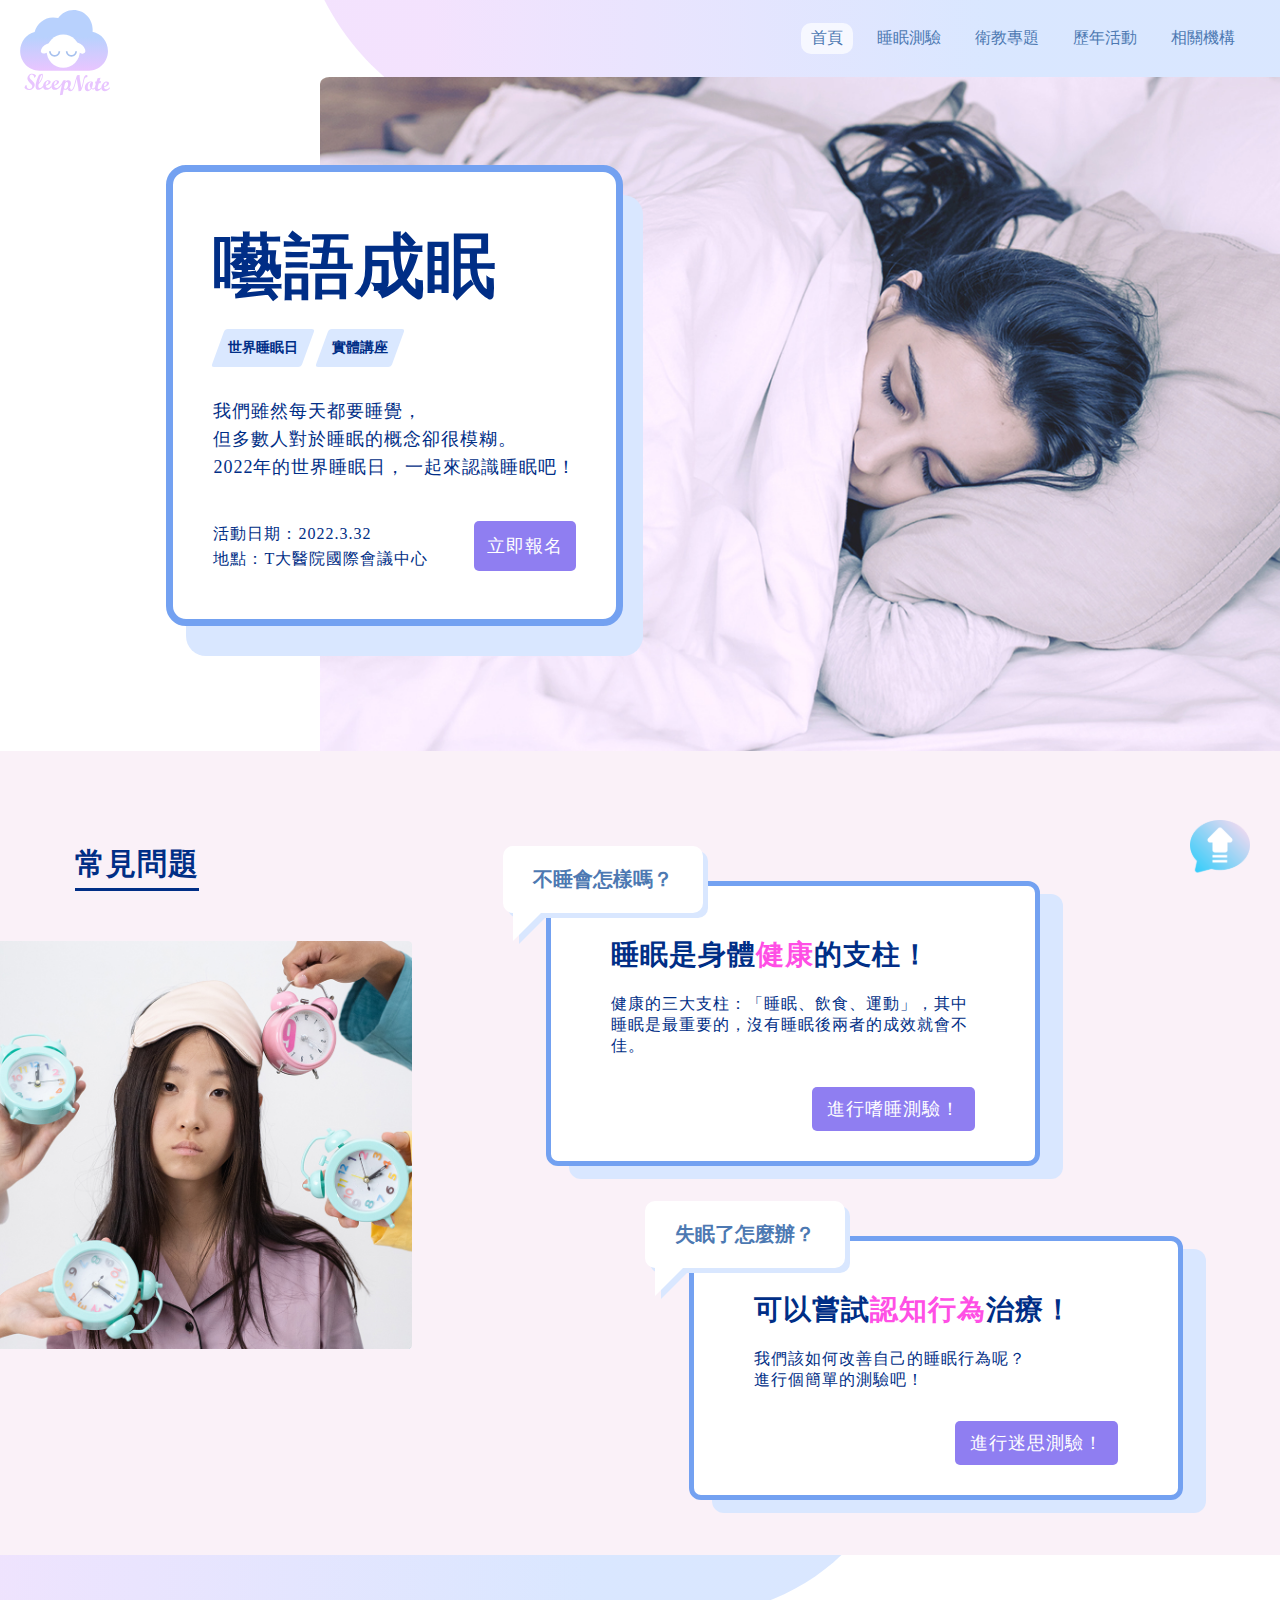
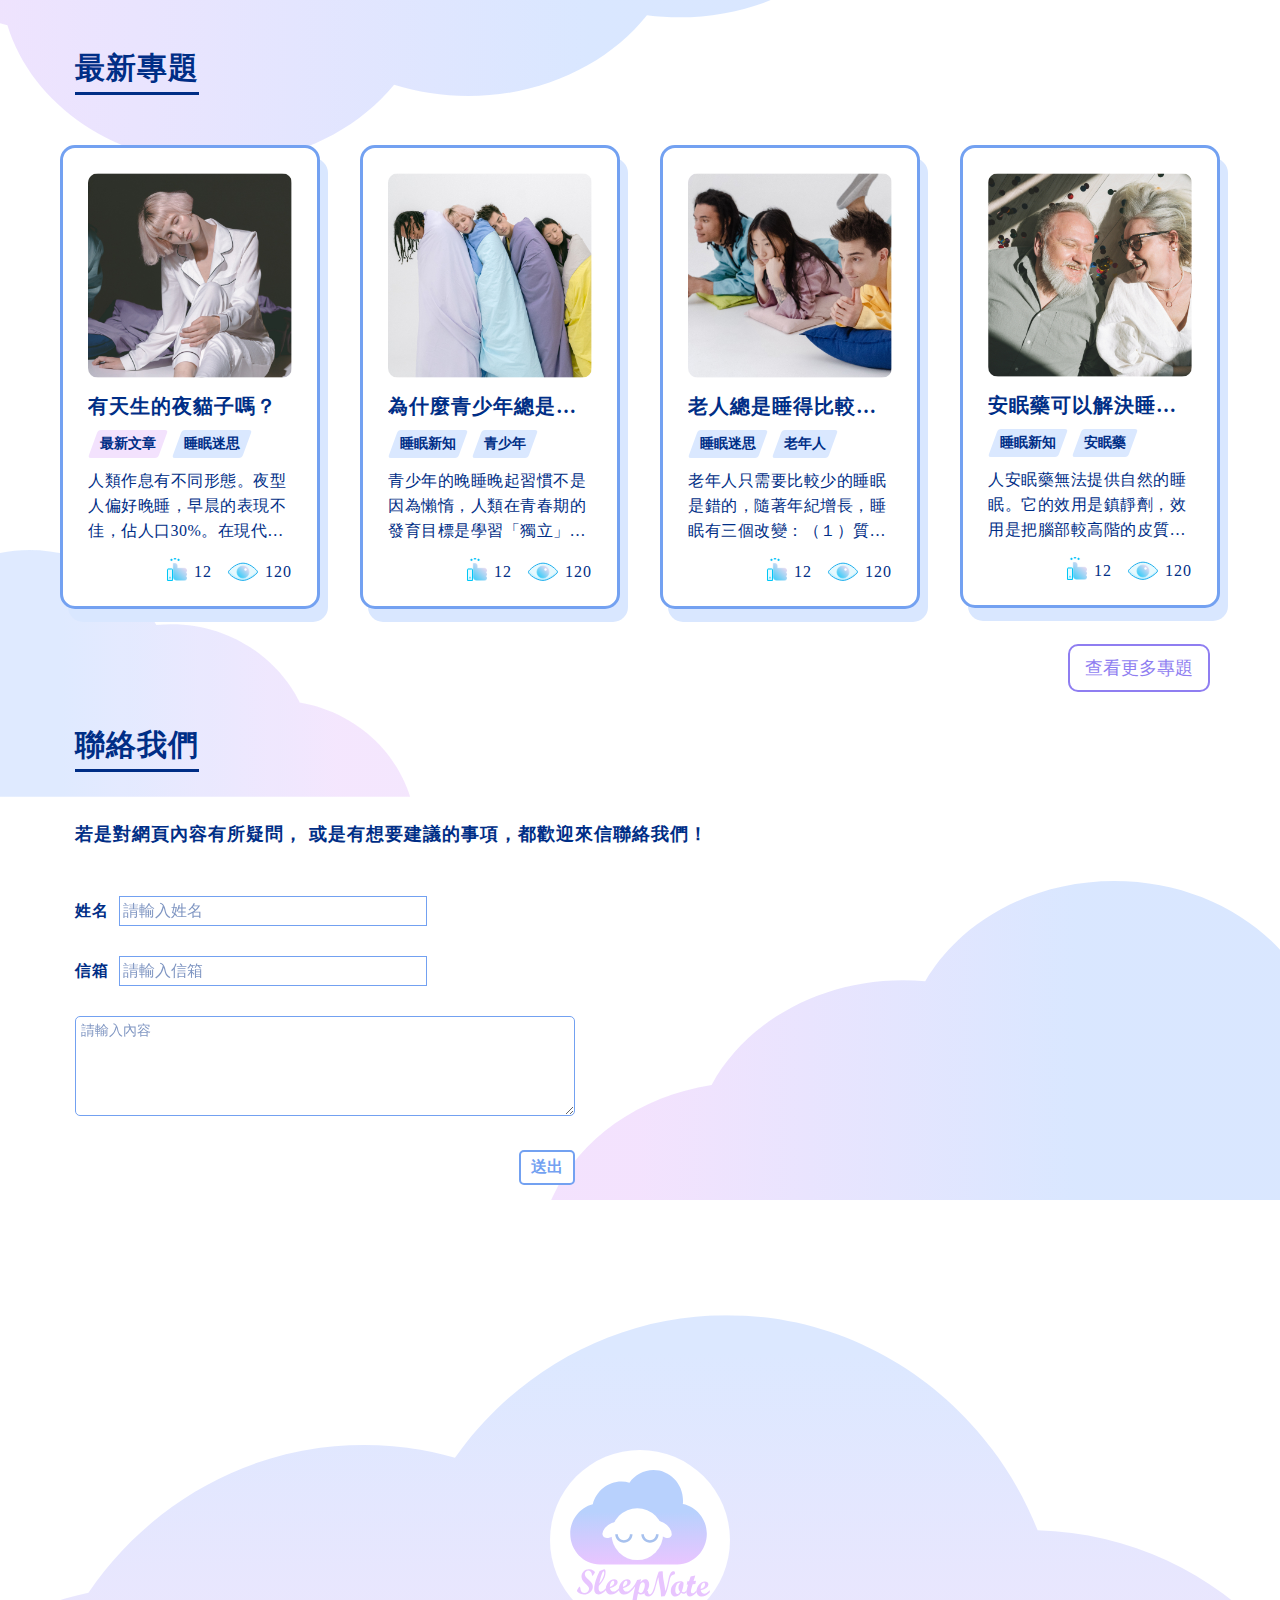
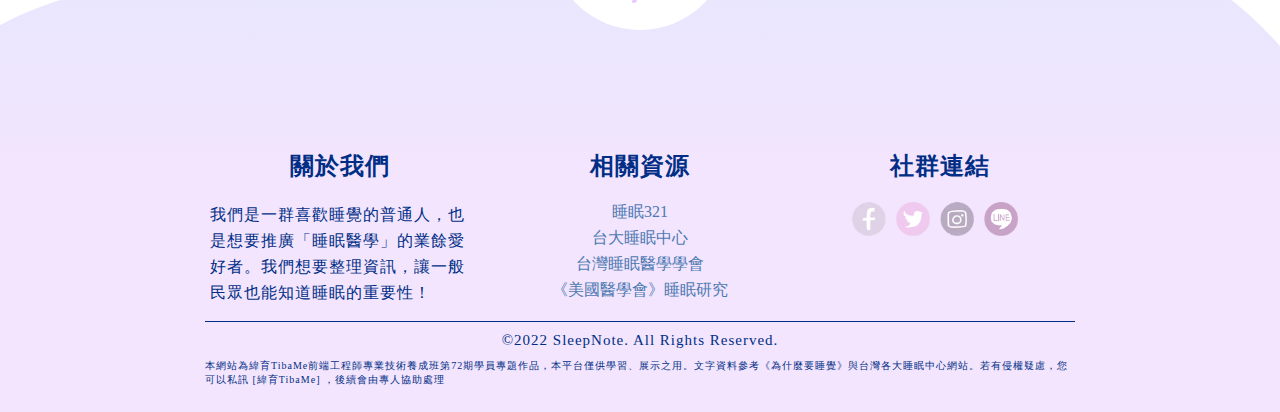
==== commit 4588fa25: "首頁手機RWD調整" ====
--- a/css/common.css
+++ b/css/common.css
@@ -225,8 +225,7 @@
 
 footer{
     position: relative;
-    margin-top: 50px;
-    padding-top: 500px;
+    padding-top: 550px;
     background-image: url(../pic/footer_bg.svg);
     background-repeat: no-repeat;
     background-position: -180px 0px;
@@ -459,7 +458,7 @@
     right: 0px;
     background-color: #fff;
     border: 3px solid #73A1F1;
-    border-radius: 15  px;
+    border-radius: 15px;
     overflow: hidden;
     box-shadow: 8px 13px 0px #D9E7FF;
     transition: .3s;
@@ -569,11 +568,6 @@
     }
 
     footer{
-        position: relative;
-        margin-top: 50px;
-        padding-top: 500px;
-        background-image: url(../pic/footer_bg.svg);
-        background-repeat: no-repeat;
         background-position: -500px 0px;
         background-size: cover;
     }
@@ -602,6 +596,7 @@
 
     .banner_tags ul li{
         padding: 8px;
+        font-size: 10px;
     }
 
     #toTop{
@@ -615,6 +610,11 @@
     }
 
     /* ---------header---------- */
+    main{
+        background-position: 0px -80px;
+        background-size:100% 100%;
+    }
+
     .header_wrap{
         height: 50px;
         padding: 8px 10px;
@@ -694,7 +694,13 @@
     }
 
     .main_nav ul{
-        padding: 150px 0px;
+        display: block;
+        position: absolute;
+        top: 0px;
+        bottom: 0px;
+        left: 0;
+        right: 0;
+        margin: auto;
         display: flex;
         flex-direction: column;
         justify-content: center;
@@ -727,7 +733,7 @@
     #menu-switch:checked ~ .fix > .hambergur span:first-child{
         top:18.5px;
         transform: rotate(45deg);
-        transition:top .3s, transform .7s 0.3s;
+        transition:top .2s, transform .3s .2s;
     }
 
     #menu-switch:checked ~ .fix > .hambergur span:nth-child(2){
@@ -738,16 +744,20 @@
     #menu-switch:checked ~ .fix > .hambergur span:last-child{
         bottom:18.5px;
         transform: rotate(-45deg);
-        transition:bottom .3s, transform .7s .3s;
+        transition:bottom .2s, transform .3s .2s;
     }
 
     /* ---------grid---------- */
-
     .grid_card{
+        width: 90%;
+        margin: auto;
         margin-bottom: 20px;
-        display: flex;
-        align-items: center;
         gap: 30px;
+    }
+
+    .grid_card > .pic{
+        max-height: 300px;
+        margin-bottom: 5px;
     }
 
     .card_content h3{
@@ -756,6 +766,24 @@
 
     /* ----------footer--------- */
     footer{
-        background-position: -1000px 0px;
-    }
+        padding-top: 0;
+        padding-top: 440px;
+        background-position: -290px -950px;
+        background-size: 250% 250%;
+    }
+
+    .footer_logo{
+        width: 130px;
+        height: 130px;
+        top: 240px;
+    }
+
+    .footer_card{
+        margin-bottom: 20px;
+    }
+
+    .footer_info h2{
+        margin-bottom: 15px;
+    }
+
 }--- a/css/index.css
+++ b/css/index.css
@@ -317,14 +317,14 @@
     }
 
     .topic_pic{
-        margin-left: -30px;
+        margin: -15px;
         max-height: 520px;
         overflow: hidden;
     }
 
     .papper{
         background-position: -70% -400px, -50% 90%, 210% 250%;
-        background-size: 80% 80%, 55% 70%, 80% 80%;
+        background-size: 100% 100%, 55% 70%, 80% 80%;
     }
 }
 
@@ -334,10 +334,7 @@
     /* -----------banner----------- */
 
     main{
-        width: 100%;
-        background-image: url(../pic/nav_bg.svg), url(../pic/section_bg_left.svg);
-        background-repeat: no-repeat;
-        background-position: 100% 0%, -300px  100%;
+        margin-bottom: 180px;
     }
 
 
@@ -350,20 +347,24 @@
     }
 
     .banner_card{
-        position: relative;
-        top:-50px;
+        top: 250px;
         left:0;
         right: 0;
         margin: auto;
-        width: 95%;
-        padding: 20px 40px;
+        width: 80%;
+        padding: 20px;
         border: 4px solid #73A1F1;
         box-shadow: 7px 10px 0px #D9E7FF;
     }
 
     .banner h2{
-        font-size: 40px;
+        font-size: 36px;
         padding-bottom: 8px;
+        text-align: center;
+    }
+
+    .banner_tags{
+        text-align: center;
     }
 
     .banner_txt{
@@ -372,8 +373,8 @@
 
     .banner_info{
         flex-direction: column;
-        align-items: flex-start;
         gap: 5px;
+        text-align: center;
     }
 
     .signUp_link{
@@ -386,12 +387,20 @@
     }
 
     /* ----------topic---------- */
-    .sub_section .pink_bg{
+    .pink_bg .content_wrap{
         padding-top: 0px;
     }
 
+    .topic_card_wrap{
+        gap: 20px;
+    }
+
     .topic_card{
-        width: 80%;
+        width: 90%;
+        padding: 30px;
+        padding-top: 40px;
+        border: 3px solid #73A1F1;
+        box-shadow: 7px 10px 0px #D9E7FF;
     }
 
     .topic_card:first-child,.topic_card:last-child{
@@ -400,15 +409,27 @@
         margin: auto;
     }
 
+    .topic_card > span{  
+        top: -45px;
+        left: -28px;
+        padding:20px 15px;
+    }
+
+    .topic_card > span::before{
+        top:70px;
+        left:15px;
+    }
+
     /* ---------papper--------- */
     .papper{
-        background-position: -90% -700px, -50% 130%, 210% 250%;
-        background-size: 95% 95%, 55% 70%, 80% 80%;
+        background-position: -90% -1200px, -50% 130%, 210% 250%;
+        background-size: 100% 100%, 55% 70%, 80% 77%;
     }
 
     .papper_link{
         margin-right: auto;
         margin-left:auto;
+        margin-bottom: 50px;
     }
     form{
         margin-left: 0px;
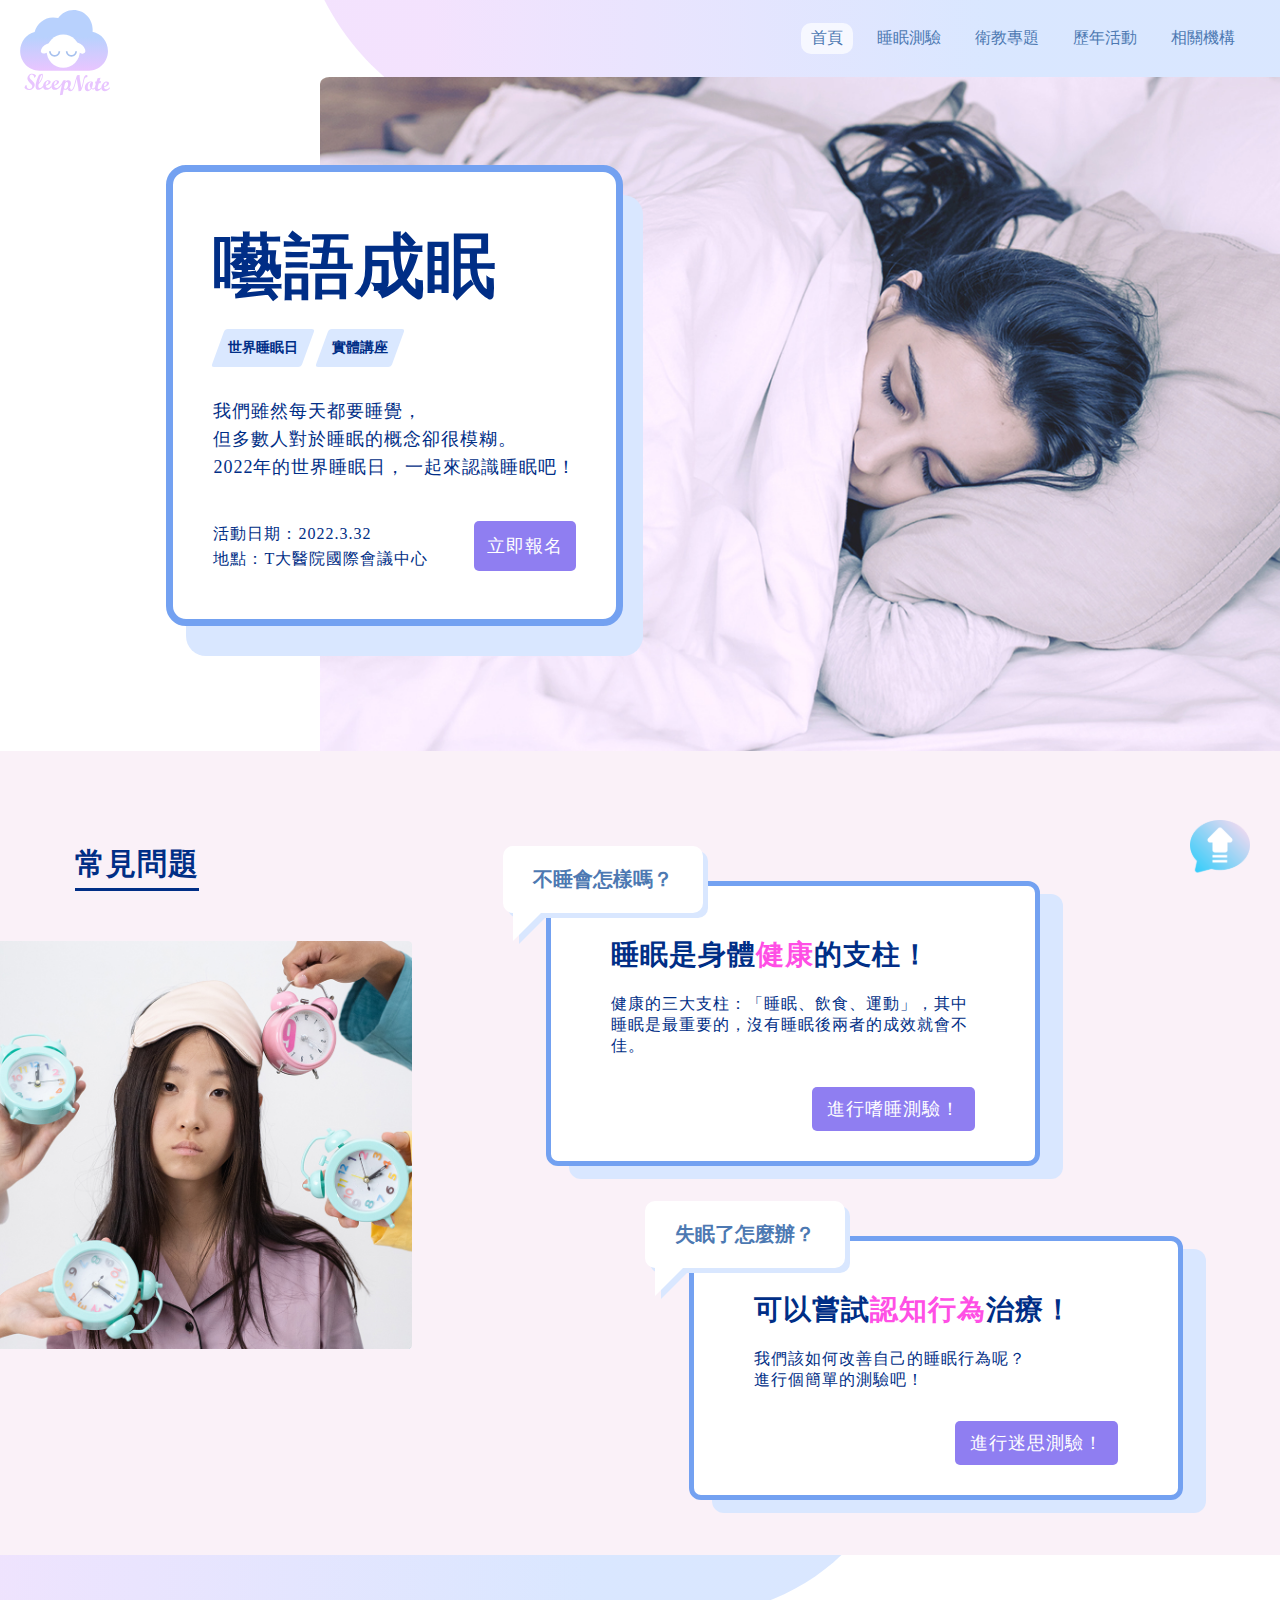
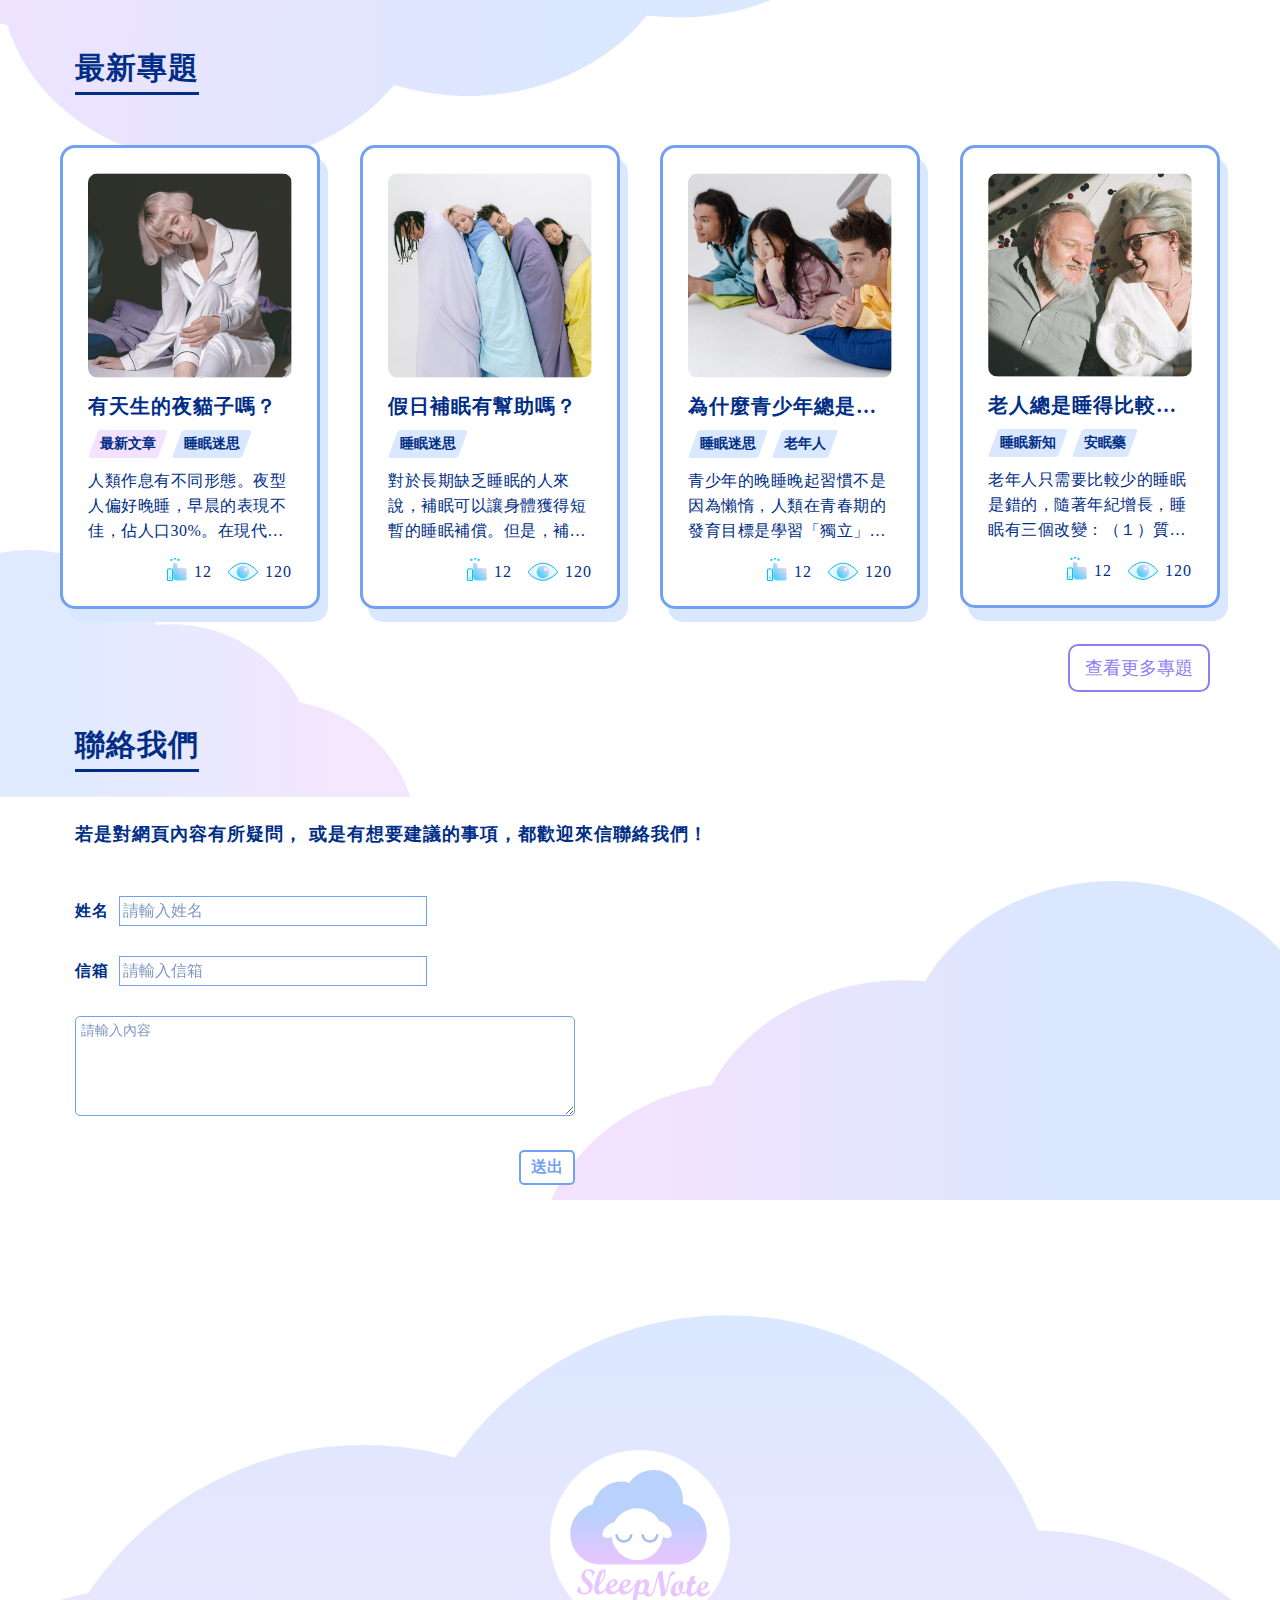
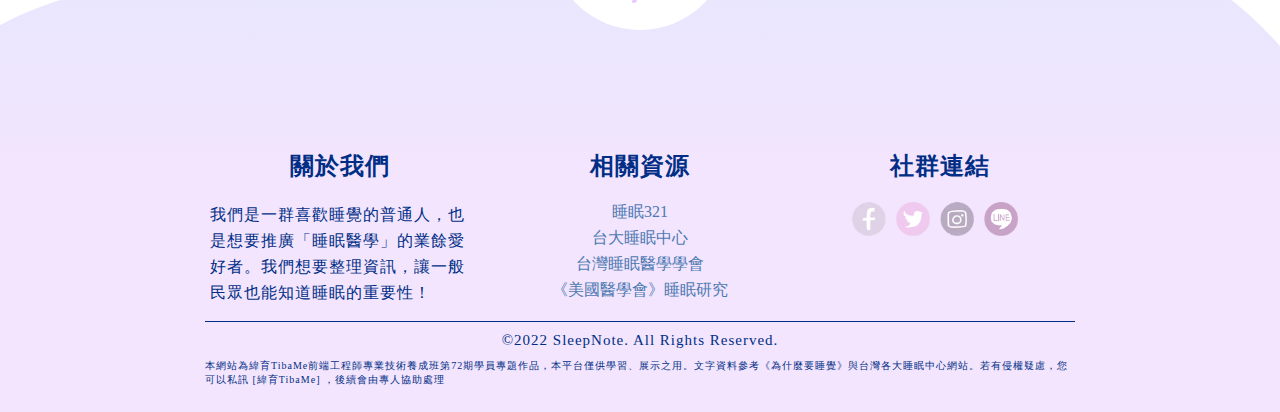
==== commit 080f39ca: "首頁RWD調整" ====
--- a/index.html
+++ b/index.html
@@ -159,20 +159,17 @@
                                 <img src="pic/papper2.jpg" alt="補眠">
                             </div>
                             <div class="card_content">
-                                <h3>為什麼青少年總是晚睡？</h3>
+                                <h3>假日補眠有幫助嗎？</h3>
                                 <div class="grid_tags tags">
                                     <ul>
                                         <li>
-                                            <span>睡眠新知</span>
-                                        </li>
-                                        <li>
-                                            <span>青少年</span>
+                                            <span>睡眠迷思</span>
                                         </li>
                                     </ul>
                                 </div>
                                 <div class="grid_txt">
                                     <p>
-                                        青少年的晚睡晚起習慣不是因為懶惰，人類在青春期的發育目標是學習「獨立」，在同儕團體與複雜關係中找到自己的路。自然的演化，讓青少年的睡眠節律往後延，刻意跟父母錯開。此時父母在夜間10點就想睡，但青少年卻還滿腦清醒。
+                                        對於長期缺乏睡眠的人來說，補眠可以讓身體獲得短暫的睡眠補償。但是，補眠無法彌補所有損失。例如，非快速動眼睡眠原本要鞏固記憶的功能，當天損失之後的記憶就永遠失去了，怎麼補也回不來。快速動眼睡眠用於整合的新資訊與記憶，如果當天沒有即時處理，日後一樣無法彌補。
                                     </p>
                                 </div>
                                 <div class="grid_info">
@@ -199,7 +196,7 @@
                                 <img src="pic/papper3.jpg" alt="青少年">
                             </div>
                             <div class="card_content">
-                                <h3>老人總是睡得比較少？</h3>
+                                <h3>為什麼青少年總是晚睡？</h3>
                                 <div class="grid_tags tags">
                                     <ul>
                                         <li>
@@ -212,7 +209,7 @@
                                 </div>
                                 <div class="grid_txt">
                                     <p>
-                                        老年人只需要比較少的睡眠是錯的，隨著年紀增長，睡眠有三個改變：（１）質與量降低；（２）效率降低；（３）時機受干擾。首先，許多與老化有關的健康問題，與睡眠質量有強烈相關。睡得少不太表不需要睡，反而要想辦法改善睡眠。
+                                        青少年的晚睡晚起習慣不是因為懶惰，人類在青春期的發育目標是學習「獨立」，在同儕團體與複雜關係中找到自己的路。自然的演化，讓青少年的睡眠節律往後延，刻意跟父母錯開。此時父母在夜間10點就想睡，但青少年卻還滿腦清醒。
                                     </p>
                                 </div>
                                 <div class="grid_info">
@@ -239,7 +236,7 @@
                                 <img src="pic/papper4.jpg" alt="夜貓子">
                             </div>
                             <div class="card_content">
-                                <h3>安眠藥可以解決睡眠問題嗎？</h3>
+                                <h3>老人總是睡得比較少？</h3>
                                 <div class="grid_tags tags">
                                     <ul>
                                         <li>
@@ -252,7 +249,7 @@
                                 </div>
                                 <div class="grid_txt">
                                     <p>
-                                        人安眠藥無法提供自然的睡眠。它的效用是鎮靜劑，效用是把腦部較高階的皮質區擊昏。也就是，雖然你看似入睡了，但是非快速動眼睡眠與快速動眼睡眠兩者都受到干擾，長期下來會持續影響記憶能力與學習創造的能力。服用安眠藥也會帶來健康、車禍、壽命等不良的影響。
+                                        老年人只需要比較少的睡眠是錯的，隨著年紀增長，睡眠有三個改變：（１）質與量降低；（２）效率降低；（３）時機受干擾。首先，許多與老化有關的健康問題，與睡眠質量有強烈相關。睡得少不太表不需要睡，反而要想辦法改善睡眠。
                                     </p>
                                 </div>
                                 <div class="grid_info">
--- a/css/common.css
+++ b/css/common.css
@@ -757,7 +757,7 @@
 
     .grid_card > .pic{
         max-height: 300px;
-        margin-bottom: 5px;
+        margin-bottom: 10px;
     }
 
     .card_content h3{
--- a/css/index.css
+++ b/css/index.css
@@ -334,7 +334,10 @@
     /* -----------banner----------- */
 
     main{
-        margin-bottom: 180px;
+        padding-bottom: 150px;
+        background-image: url(../pic/nav_bg.svg), url(../pic/section_bg_left.svg);
+        background-position: 150px -150px, -180px 100%;
+        background-size: 80% 80%, contain;
     }
 
 
@@ -347,7 +350,7 @@
     }
 
     .banner_card{
-        top: 250px;
+        top: 310px;
         left:0;
         right: 0;
         margin: auto;
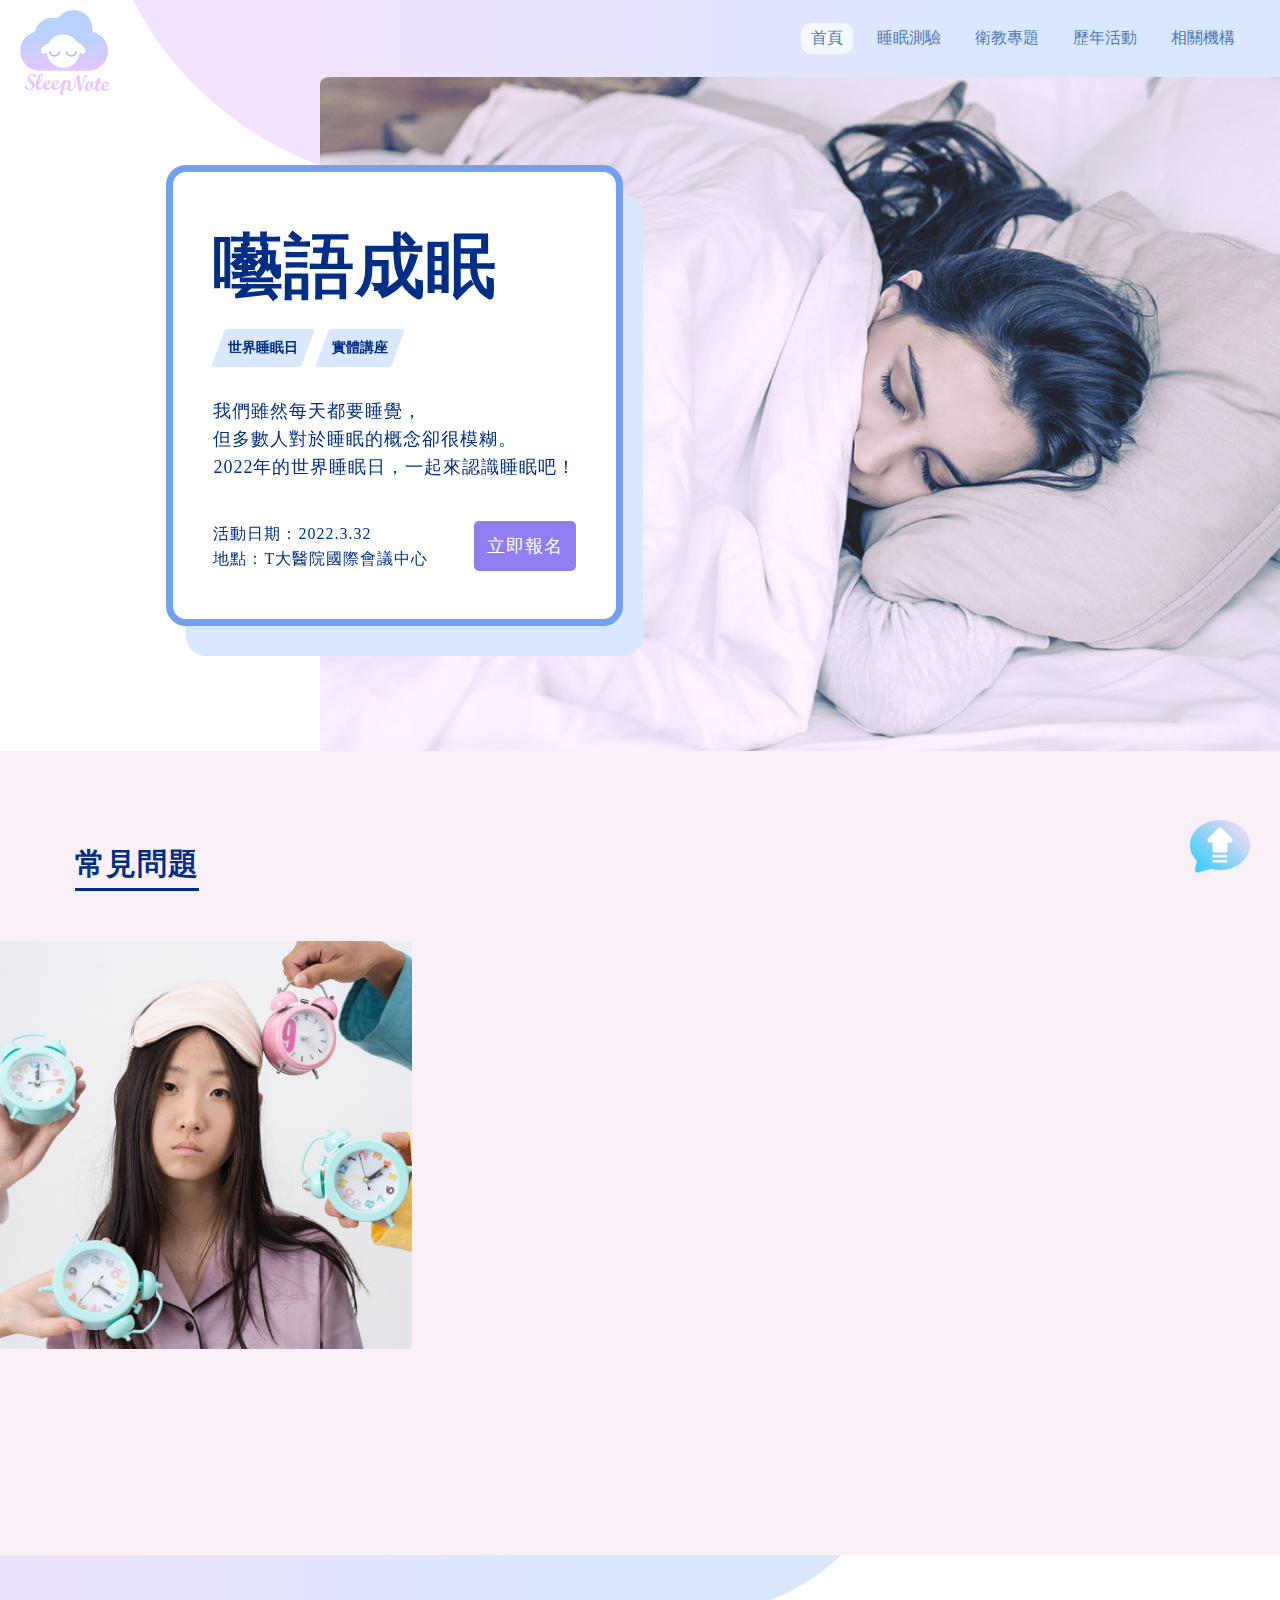
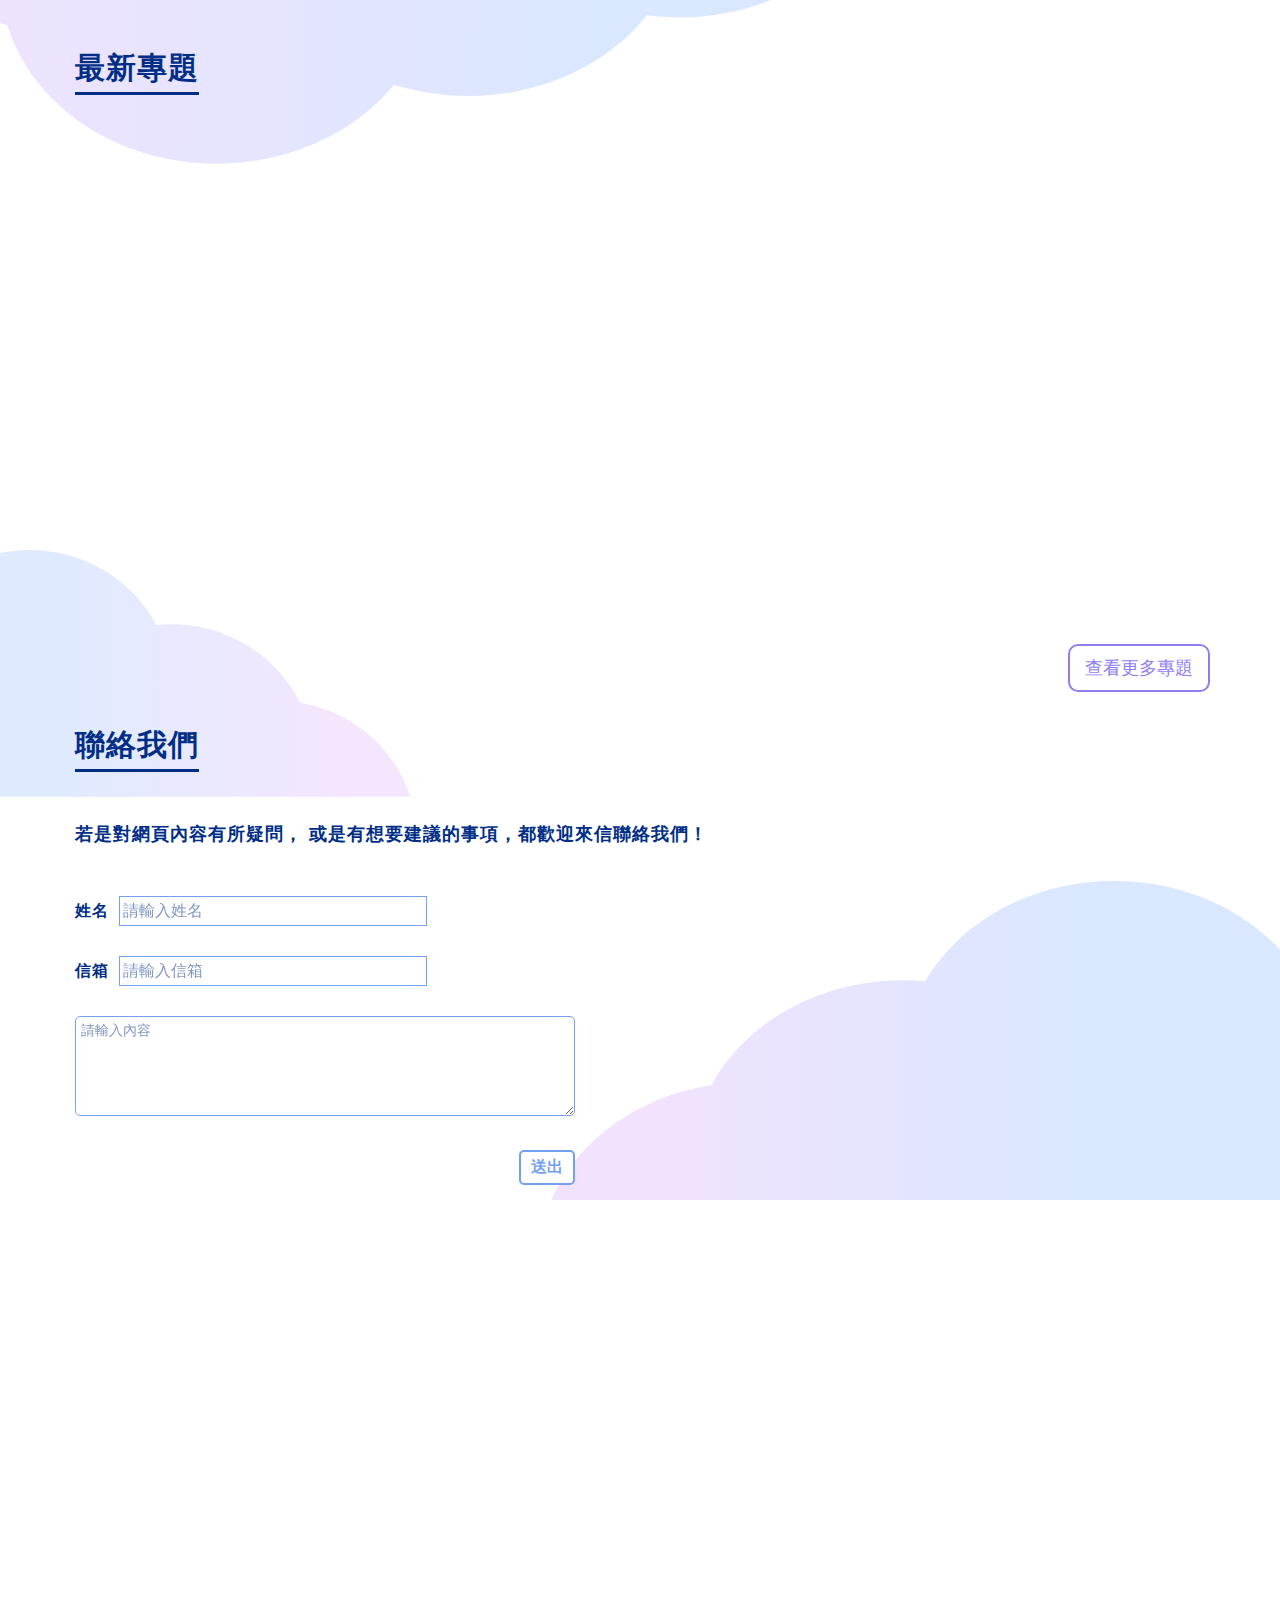
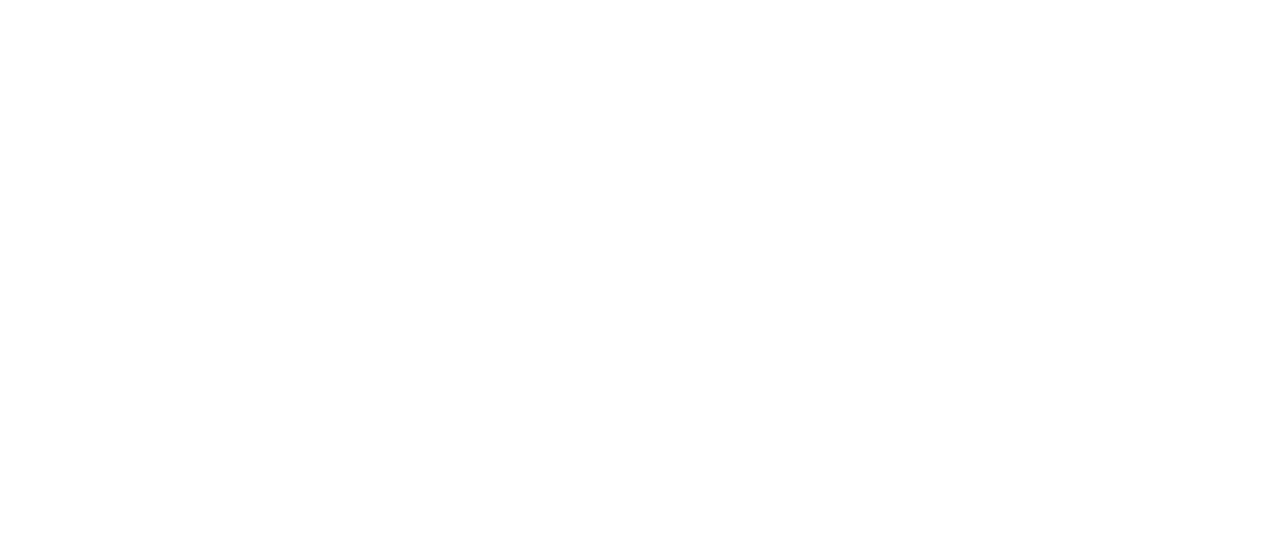
==== commit 1c223399: "新增動畫" ====
--- a/index.html
+++ b/index.html
@@ -5,9 +5,11 @@
     <meta http-equiv="X-UA-Compatible" content="IE=edge">
     <meta name="viewport" content="width=device-width, initial-scale=1.0">
     <title>睡眠筆記 SleepNote</title>
+    <link href="https://unpkg.com/aos@2.3.1/dist/aos.css" rel="stylesheet">
     <link rel="stylesheet" href="css/common.css">
     <link rel="stylesheet" href="css/index.css">
-    <script type="text/javascript" src="js/jquery-3.6.0.js"></script>
+    <script type="text/javascript" src="js/jquery-3.6.0.min.js"></script>
+    <script src="https://unpkg.com/aos@2.3.1/dist/aos.js"></script>
     <script type="text/javascript" src="js/common.js"></script>
     <link rel="Shortcut Icon" type="image/x-icon" href="favicon.ico" />
 </head>
@@ -27,7 +29,7 @@
             <div class="pic">
                 <img src="pic/index_banner_re.jpg" alt="logo">
             </div>
-            <div class="banner_card">
+            <div class="banner_card" data-aos="fade-up" data-aos-duration="2000">
                 <h2>囈語成眠</h2>
                 <div class="banner_tags tags">
                     <ul>
@@ -71,7 +73,7 @@
                 </div>
             </div>
             <div class="topic_card_wrap col-md-12 col-lg-8 col-xl-8">
-                <div class="topic_card">
+                <div class="topic_card" data-aos="fade-left" data-aos-duration="2000">
                     <span>不睡會怎樣嗎？</span>
                     <div class="topic_card_content">
                         <h3>睡眠是身體<span>健康</span>的支柱！</h3>
@@ -85,7 +87,7 @@
                         </a>
                     </div>
                 </div>
-                <div class="topic_card">
+                <div class="topic_card" data-aos="fade-left" data-aos-duration="2000">
                     <span>失眠了怎麼辦？</span>
                     <div class="topic_card_content">
                         <h3>可以嘗試<span>認知行為</span>治療！</h3>
@@ -113,7 +115,7 @@
             <div class="grid_row">
                 <div class="col-12 col-md-4 col-xl-3">
                     <a href="nightOwl.html">
-                        <div class="grid_card">
+                        <div class="grid_card" data-aos="flip-left" data-aos-duration="1500">
                             <div class="pic">
                                 <img src="pic/papper1.jpg" alt="夜貓子">
                             </div>
@@ -154,7 +156,7 @@
                 </div>
                 <div class="col-12 col-md-4 col-xl-3">
                     <a href="#">
-                        <div class="grid_card">
+                        <div class="grid_card" data-aos="flip-left" data-aos-duration="1500">
                             <div class="pic">
                                 <img src="pic/papper2.jpg" alt="補眠">
                             </div>
@@ -191,7 +193,7 @@
                     </a>
                 </div><div class="col-12 col-md-4 col-xl-3">
                     <a href="nightOwl.html">
-                        <div class="grid_card">
+                        <div class="grid_card" data-aos="flip-left" data-aos-duration="1500">
                             <div class="pic">
                                 <img src="pic/papper3.jpg" alt="青少年">
                             </div>
@@ -231,7 +233,7 @@
                     </a>
                 </div><div class="hide xl-show col-xl-3">
                     <a href="nightOwl.html">
-                        <div class="grid_card">
+                        <div class="grid_card" data-aos="flip-left" data-aos-duration="1500">
                             <div class="pic">
                                 <img src="pic/papper4.jpg" alt="夜貓子">
                             </div>
@@ -293,7 +295,7 @@
             </form>
         </div>
     </section>
-    <footer></footer>
+    <footer data-aos="fade-up" data-aos-duration="1000"></footer>
 
     
 </body>
--- a/css/common.css
+++ b/css/common.css
@@ -127,8 +127,9 @@
     background-color: #ff4de4;
 }
 
-.breadCrumbs{
-    margin-bottom: 30px;
+.breadCrumbs {
+    margin-bottom: 10px;
+    margin-left: 30px;
 }
 
 .breadCrumbs ul li{
@@ -173,7 +174,8 @@
     width: 100%;
     background-image: url(../pic/nav_bg.svg);
     background-repeat: no-repeat;
-    background-position: 100% 0%;
+    background-position: 100px 0px;
+    background-size: contain;
 }
 
 header{
@@ -266,7 +268,6 @@
     margin-bottom: 20px;
 }
 
-
 .footer_card{
     display: flex;
     flex-direction: column;
@@ -296,16 +297,17 @@
     filter: brightness(105%);
 }
 
+.copyRight:first-child{
+    width: 100%;
+    border-top: 1px solid #002E86;
+}
+
 .copyRight p{
-    font-size: 10px;
     margin-bottom: 10px;
-}
-
-.copyRight:first-child p{
     padding-top: 10px;
     text-align: center;
-    font-size: 15px;
-    border-top: 1px solid #002E86;
+    font-size: 12px;
+    line-height: 20px;
 }
 
 /* ----------grid---------- */
@@ -563,7 +565,7 @@
         position: relative;
         left: calc(50% - 78px);
         margin-left: 0;
-        margin-bottom: 30px;
+        margin-bottom: 50px;
         font-size: 25px;
     }
 
@@ -610,10 +612,6 @@
     }
 
     /* ---------header---------- */
-    main{
-        background-position: 0px -80px;
-        background-size:100% 100%;
-    }
 
     .header_wrap{
         height: 50px;
@@ -709,7 +707,7 @@
     }
 
     .main_nav ul li{
-        width: 200px;
+        width: 150px;
         text-align: center;
         font-size: 26px;
     }
@@ -768,7 +766,7 @@
     footer{
         padding-top: 0;
         padding-top: 440px;
-        background-position: -290px -950px;
+        background-position: -290px -1000px;
         background-size: 250% 250%;
     }
 
--- a/css/index.css
+++ b/css/index.css
@@ -334,10 +334,9 @@
     /* -----------banner----------- */
 
     main{
-        padding-bottom: 150px;
         background-image: url(../pic/nav_bg.svg), url(../pic/section_bg_left.svg);
-        background-position: 150px -150px, -180px 100%;
-        background-size: 80% 80%, contain;
+        background-position: 150px -150px, -200px 100px;
+        background-size: 80% 80%, 130% 130%;
     }
 
 
@@ -350,7 +349,8 @@
     }
 
     .banner_card{
-        top: 310px;
+        position: relative;
+        top: -50px;
         left:0;
         right: 0;
         margin: auto;
@@ -392,48 +392,51 @@
     /* ----------topic---------- */
     .pink_bg .content_wrap{
         padding-top: 0px;
+        margin-bottom: 20px;
     }
 
     .topic_card_wrap{
+        padding-top: 20px;
         gap: 20px;
     }
 
     .topic_card{
         width: 90%;
         padding: 30px;
-        padding-top: 40px;
+        padding-top: 45px;
         border: 3px solid #73A1F1;
         box-shadow: 7px 10px 0px #D9E7FF;
     }
 
     .topic_card:first-child,.topic_card:last-child{
-        left: 0;
-        right: 0;
-        margin: auto;
+        left: 10px;
     }
 
     .topic_card > span{  
         top: -45px;
-        left: -28px;
+        left: -35px;
         padding:20px 15px;
+    }
+
+    .topic_card > span::after{ 
+        left:8px;
     }
 
     .topic_card > span::before{
         top:70px;
-        left:15px;
+        left:13px;
     }
 
     /* ---------papper--------- */
     .papper{
-        background-position: -90% -1200px, -50% 130%, 210% 250%;
-        background-size: 100% 100%, 55% 70%, 80% 77%;
+        background-position: 0px 0px, -100px 81%, 150px 100%;
+        background-size: contain, contain, contain;
     }
 
     .papper_link{
-        margin-right: auto;
-        margin-left:auto;
-        margin-bottom: 50px;
-    }
+        margin: 10px auto 50px auto;
+    }
+
     form{
         margin-left: 0px;
         width: 100%;
@@ -441,7 +444,6 @@
         box-sizing: border-box;
     }
 
-    
     .title+p{
         margin-left: 50px;
     }
